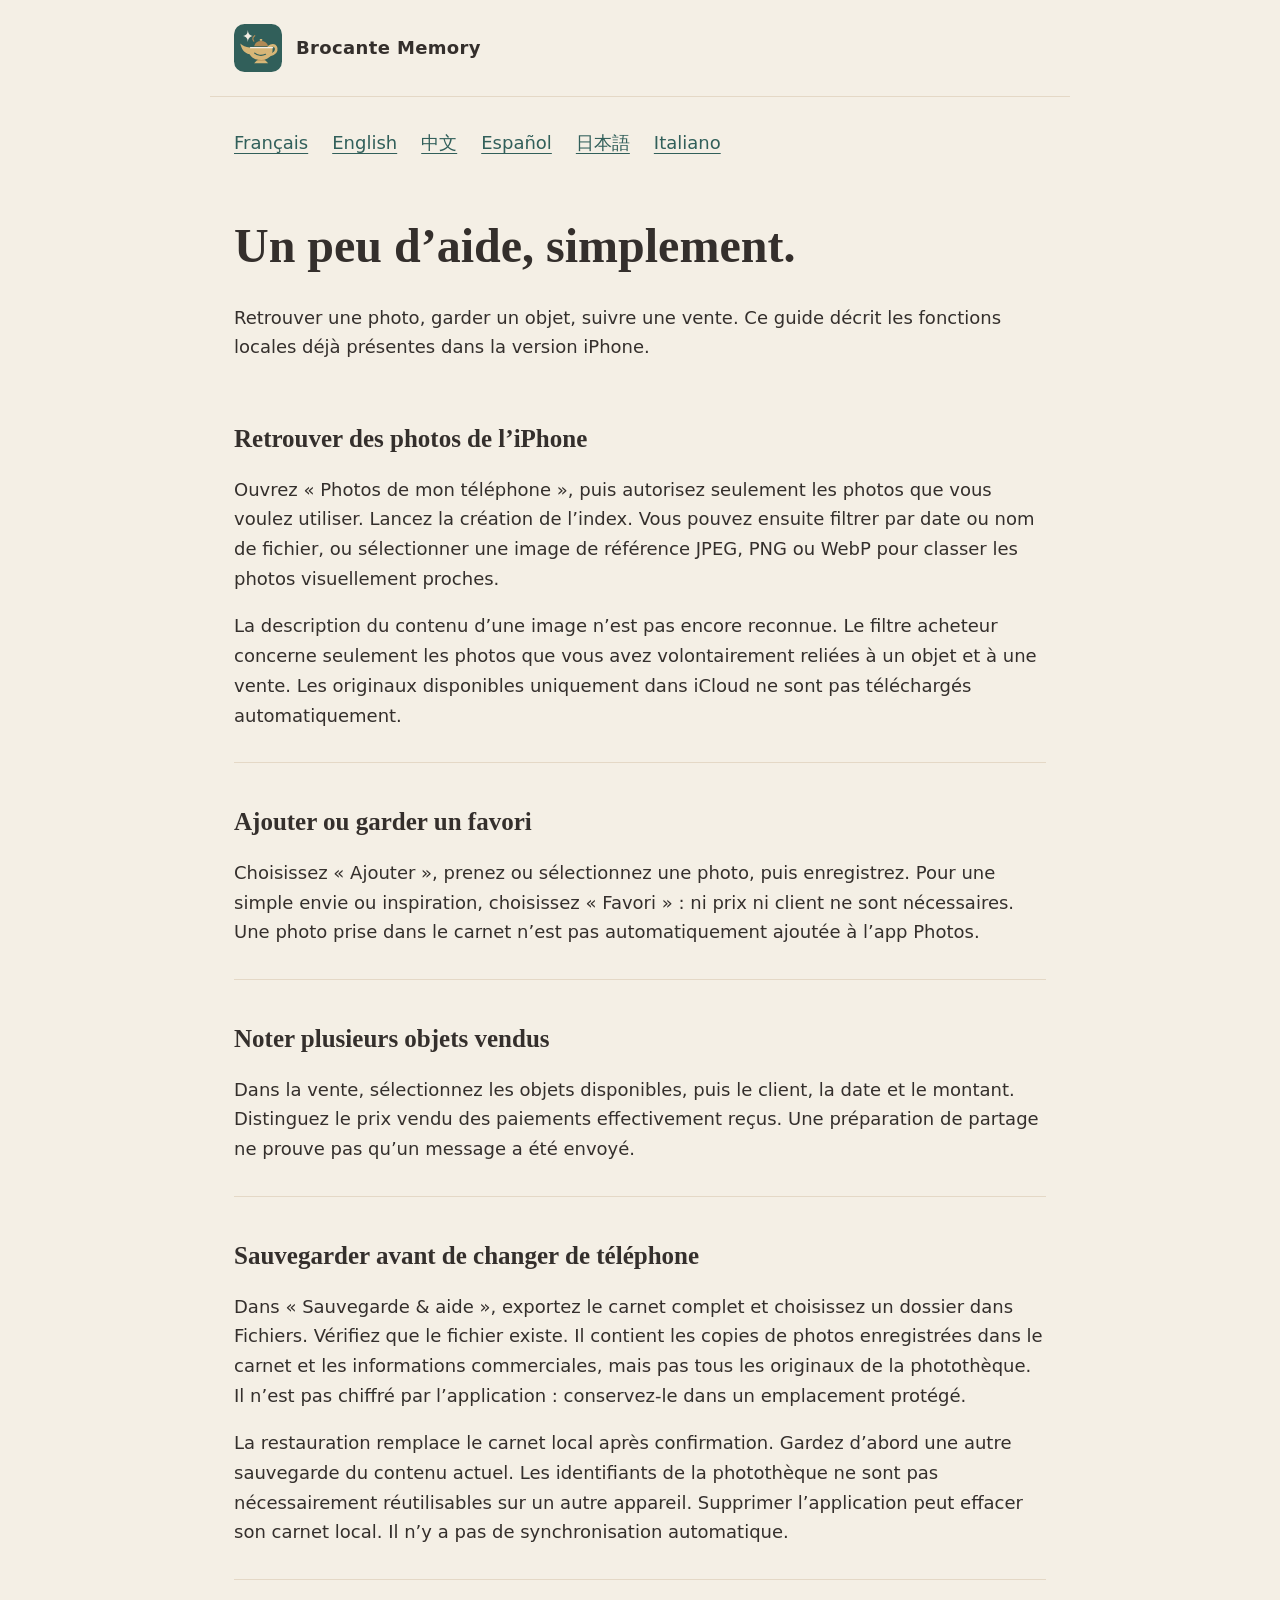
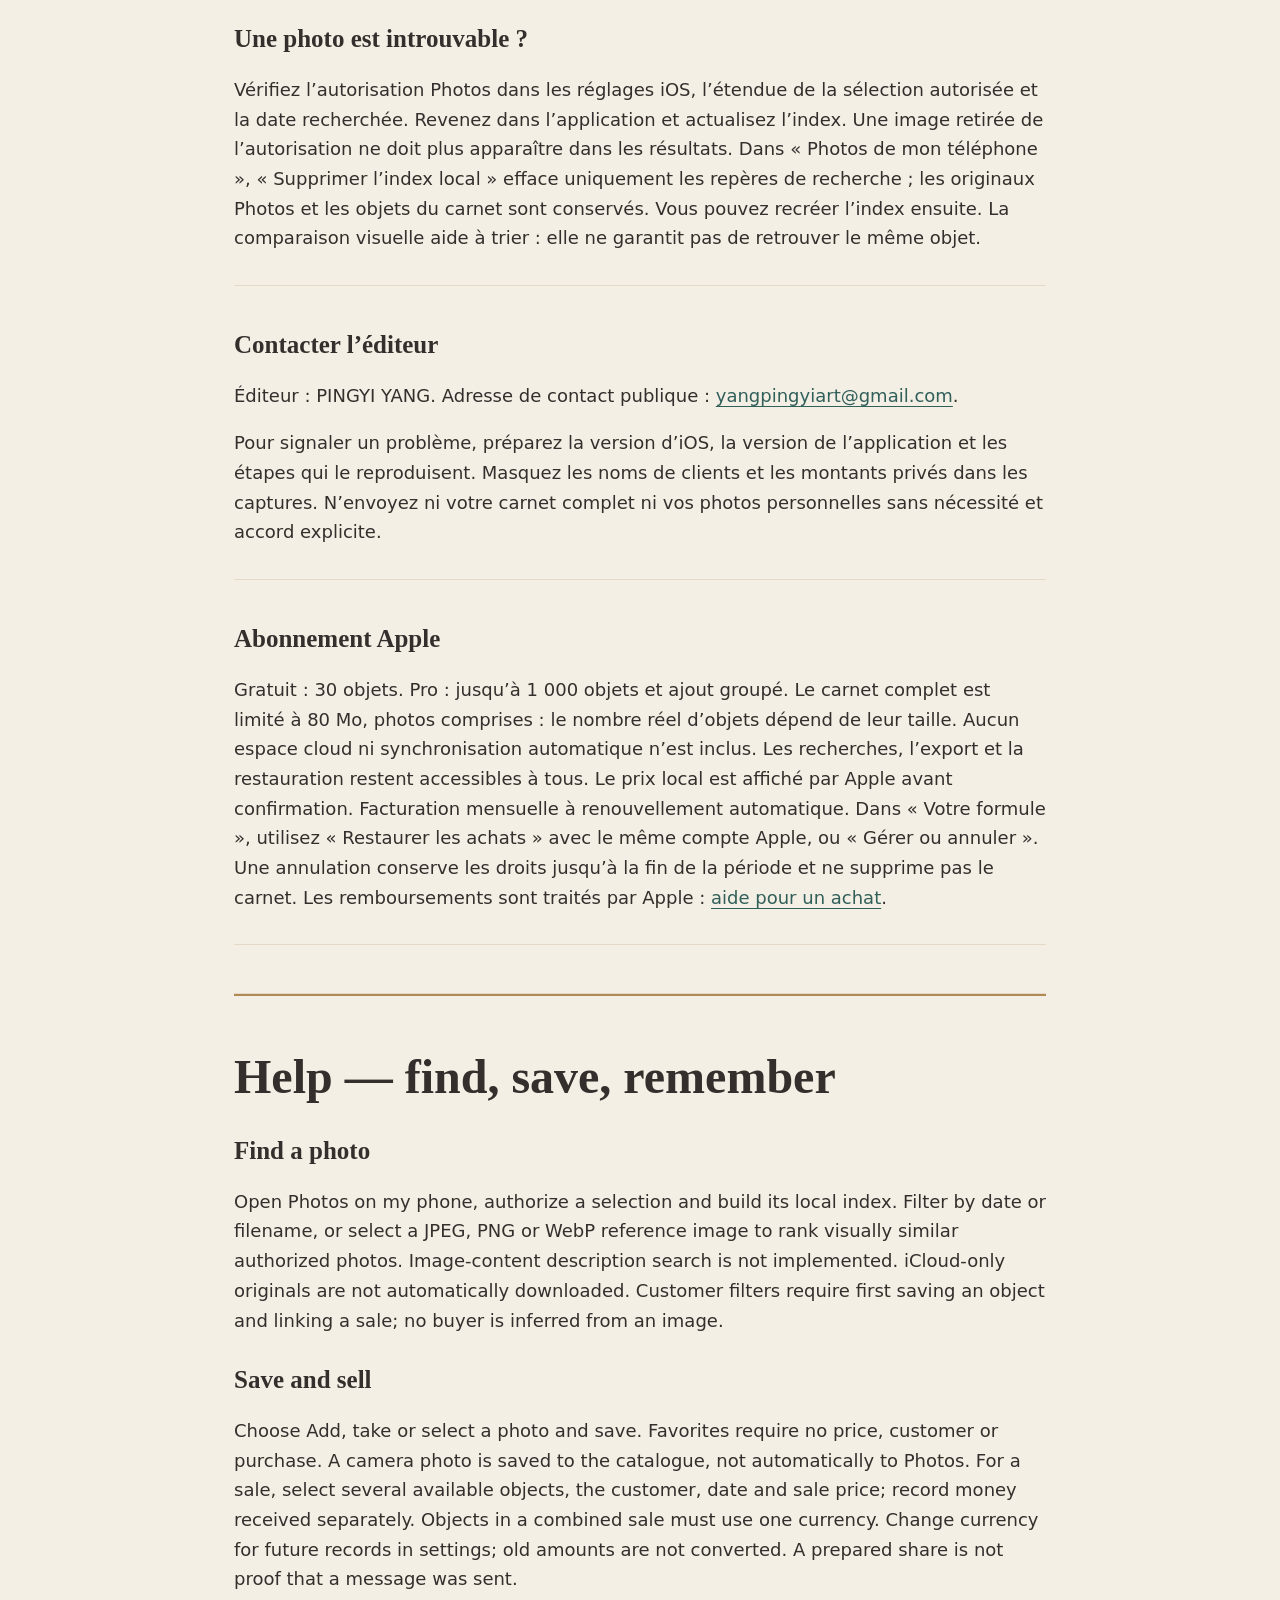
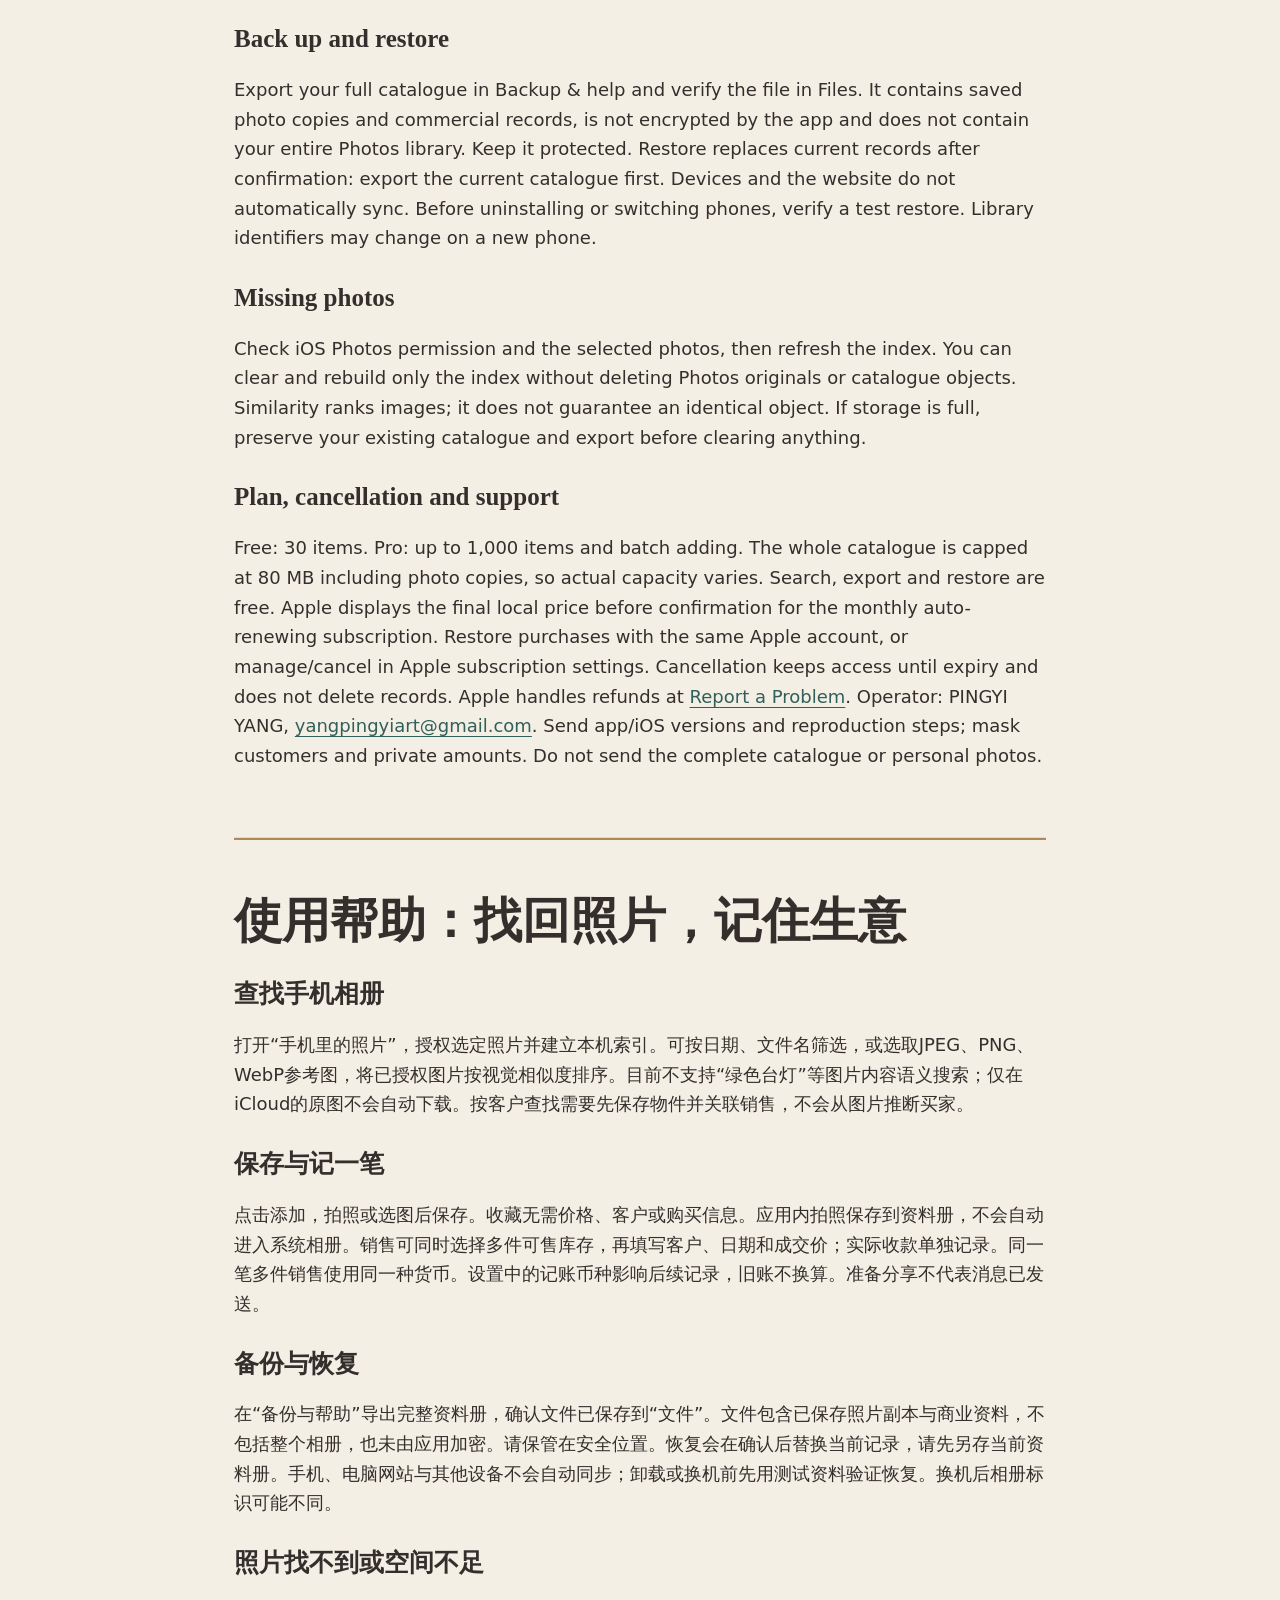
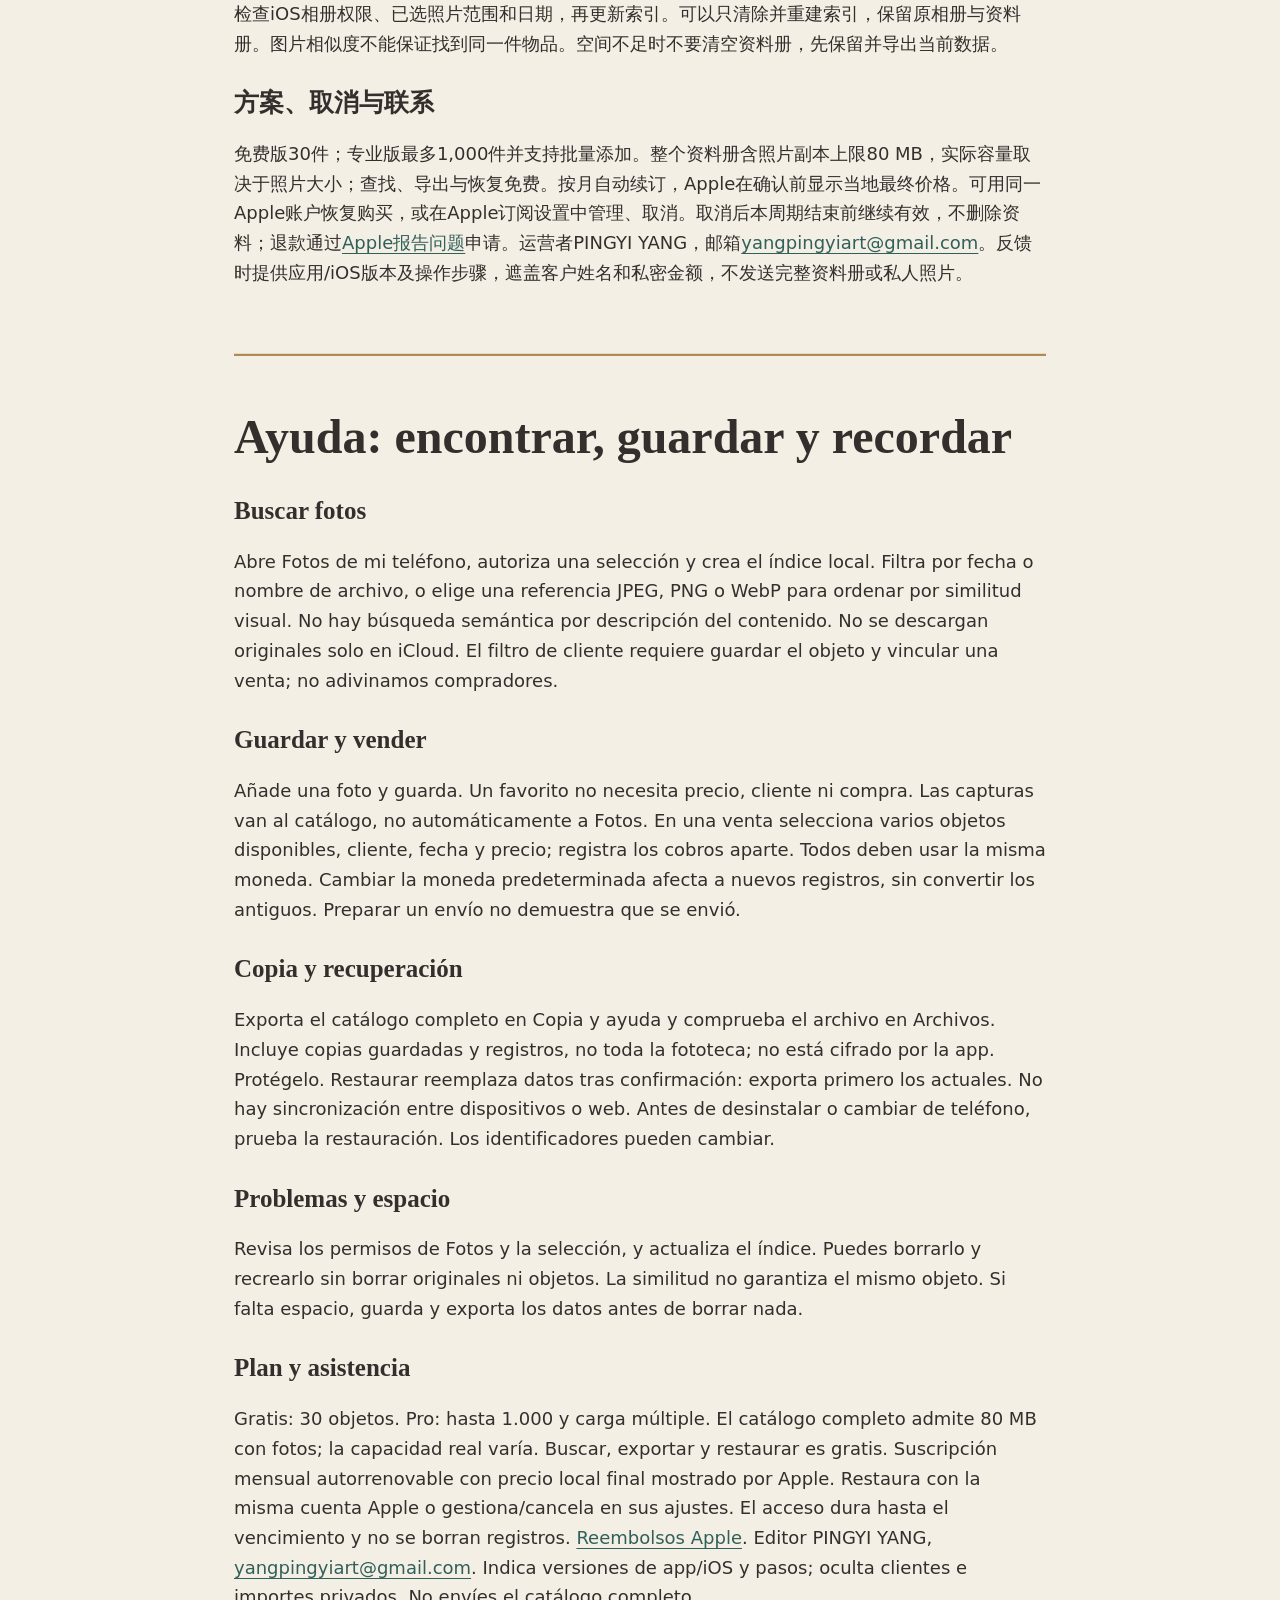
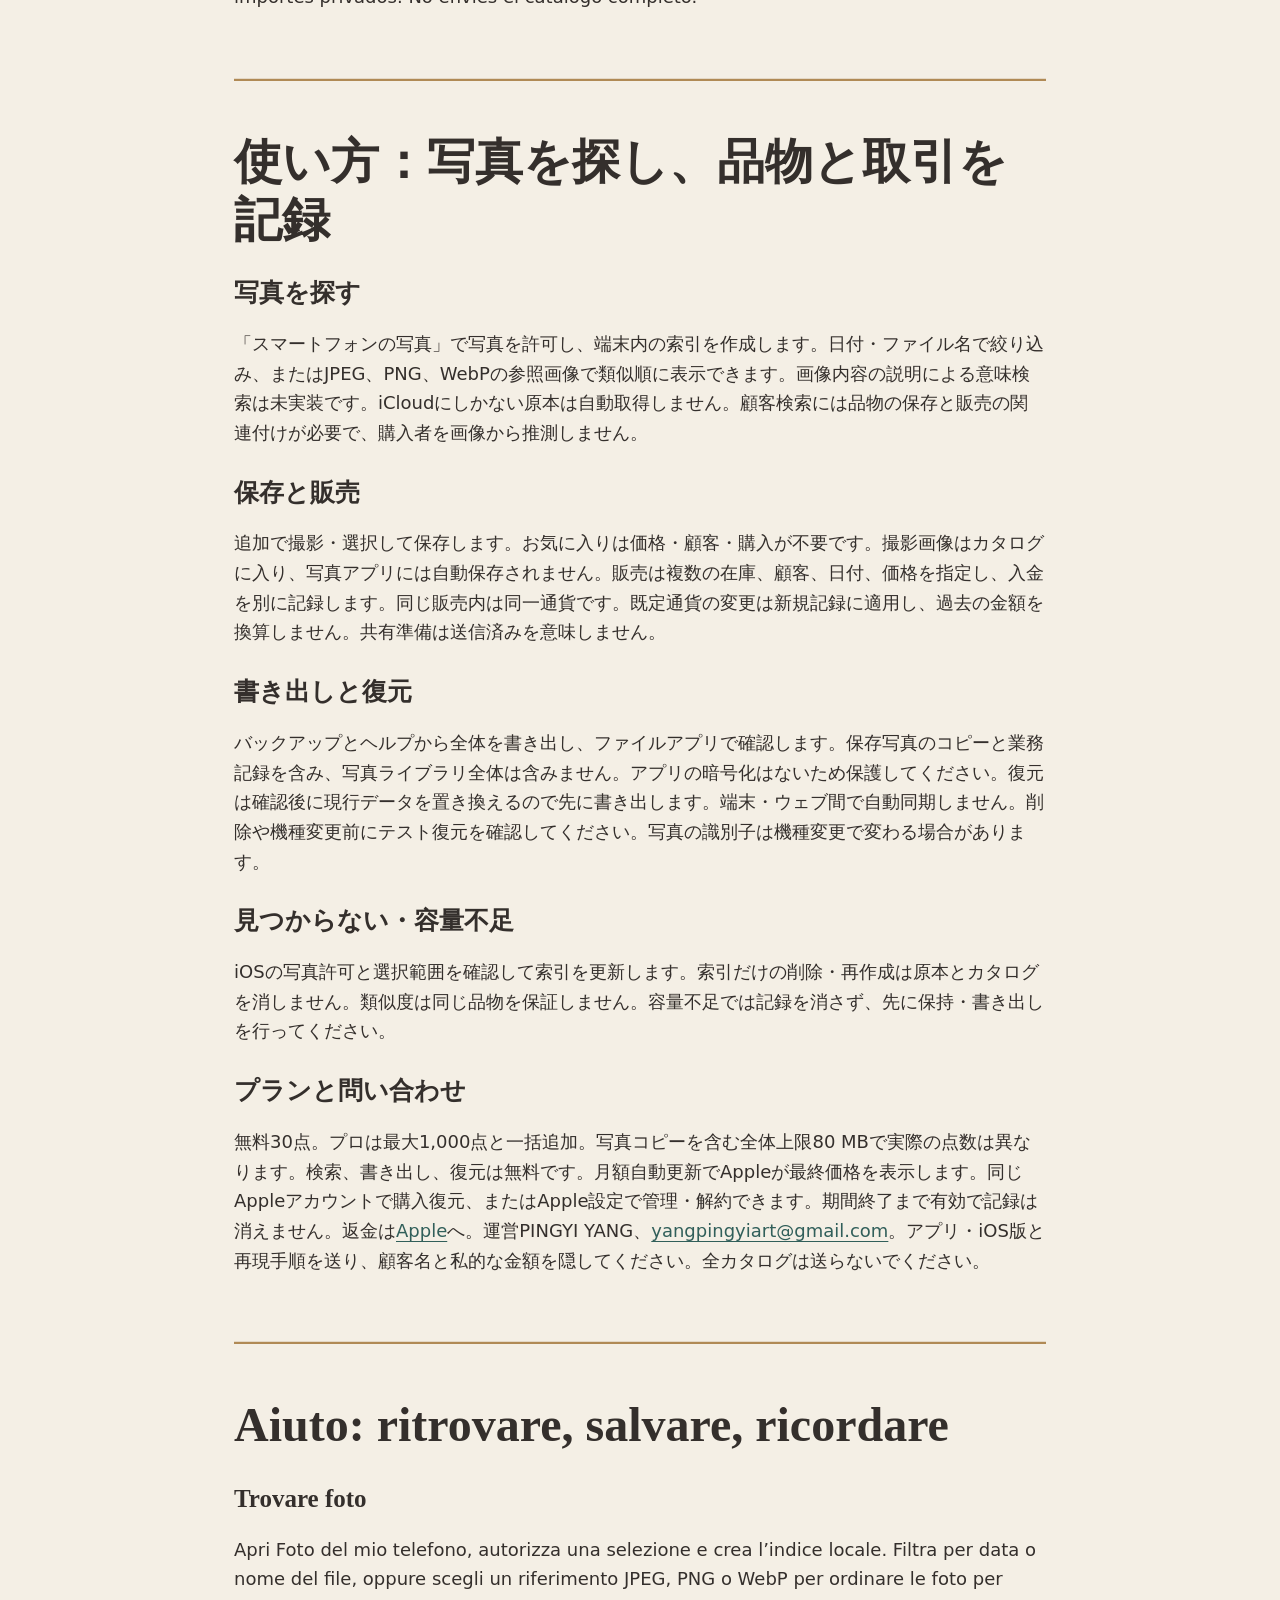
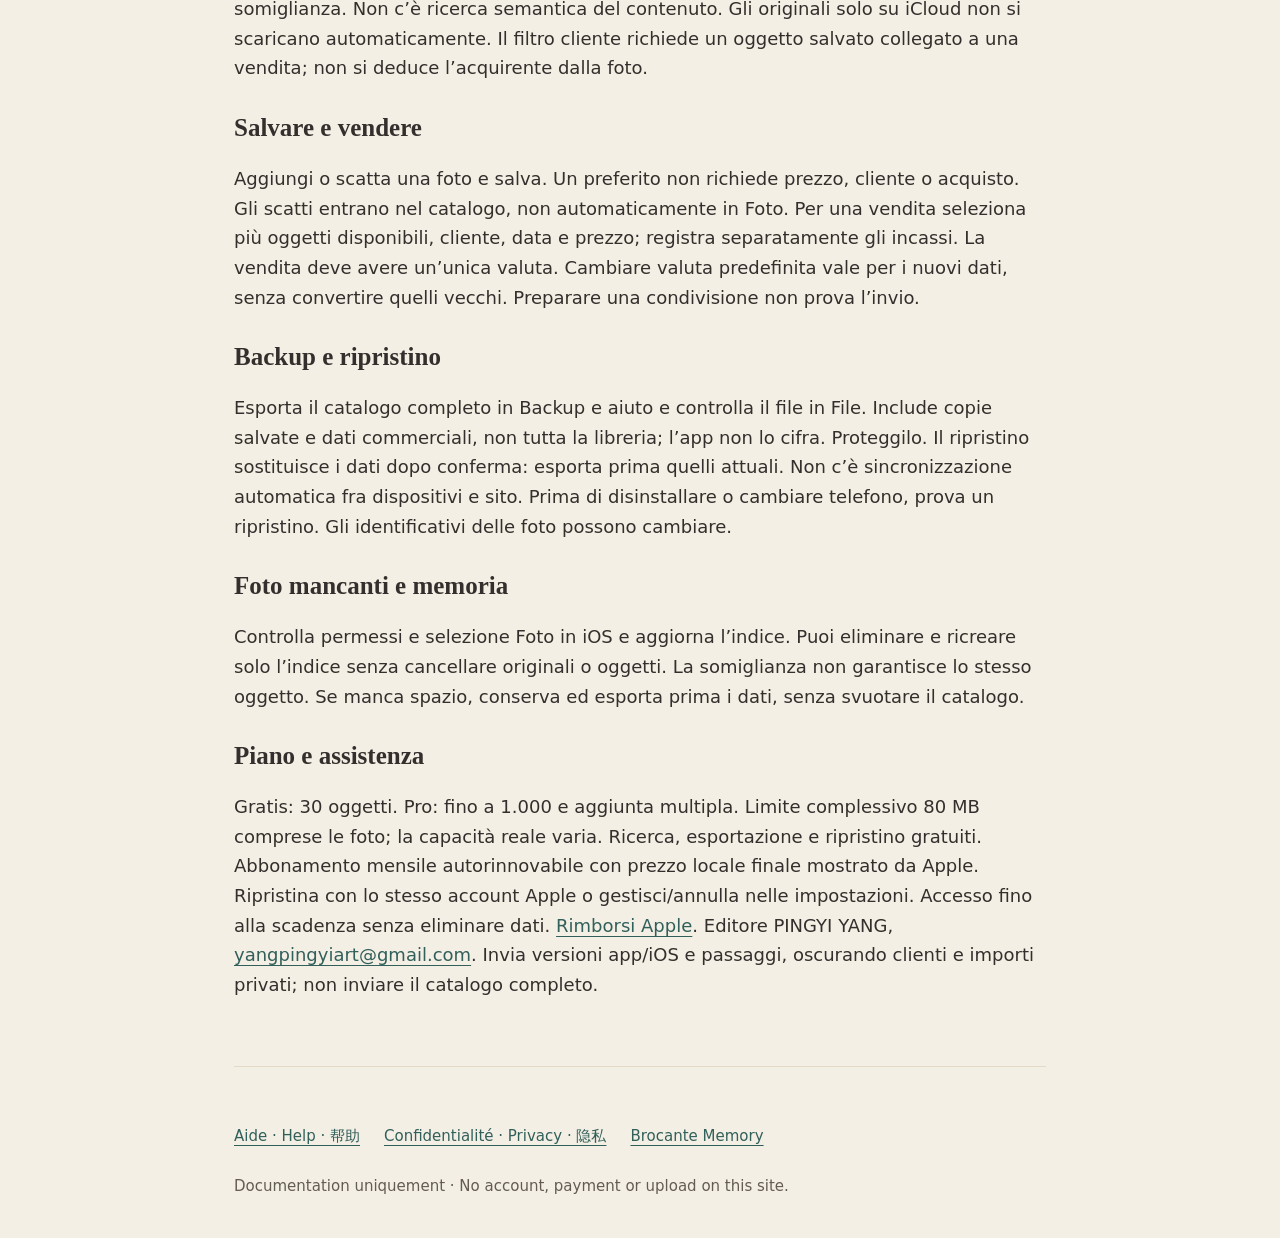
==== support.html @ 0a9341d8 "Publish reviewed six-language help and privacy documents" ====
<!doctype html><html lang="fr"><head><meta charset="utf-8"><meta name="viewport" content="width=device-width,initial-scale=1"><title>Brocante Memory — Aide</title><link rel="stylesheet" href="./support.css"><meta http-equiv="Content-Security-Policy" content="default-src 'none'; style-src 'self'; img-src 'self'; base-uri 'none'; form-action 'none'; object-src 'none'"></head><body><header><img src="./icon.svg" alt=""><strong>Brocante Memory</strong></header><main><nav aria-label="Languages"><a href="./support.html#fr" lang="fr">Français</a><a href="./support.html#en" lang="en">English</a><a href="./support.html#zh" lang="zh">中文</a><a href="./support.html#es" lang="es">Español</a><a href="./support.html#ja" lang="ja">日本語</a><a href="./support.html#it" lang="it">Italiano</a></nav><section class="language" id="fr" lang="fr">
<h1>Un peu d’aide, simplement.</h1><p>Retrouver une photo, garder un objet, suivre une vente. Ce guide décrit les fonctions locales déjà présentes dans la version iPhone.</p>
<section><h2>Retrouver des photos de l’iPhone</h2><p>Ouvrez « Photos de mon téléphone », puis autorisez seulement les photos que vous voulez utiliser. Lancez la création de l’index. Vous pouvez ensuite filtrer par date ou nom de fichier, ou sélectionner une image de référence JPEG, PNG ou WebP pour classer les photos visuellement proches.</p><p>La description du contenu d’une image n’est pas encore reconnue. Le filtre acheteur concerne seulement les photos que vous avez volontairement reliées à un objet et à une vente. Les originaux disponibles uniquement dans iCloud ne sont pas téléchargés automatiquement.</p></section>
<section><h2>Ajouter ou garder un favori</h2><p>Choisissez « Ajouter », prenez ou sélectionnez une photo, puis enregistrez. Pour une simple envie ou inspiration, choisissez « Favori » : ni prix ni client ne sont nécessaires. Une photo prise dans le carnet n’est pas automatiquement ajoutée à l’app Photos.</p></section>
<section><h2>Noter plusieurs objets vendus</h2><p>Dans la vente, sélectionnez les objets disponibles, puis le client, la date et le montant. Distinguez le prix vendu des paiements effectivement reçus. Une préparation de partage ne prouve pas qu’un message a été envoyé.</p></section>
<section><h2>Sauvegarder avant de changer de téléphone</h2><p>Dans « Sauvegarde &amp; aide », exportez le carnet complet et choisissez un dossier dans Fichiers. Vérifiez que le fichier existe. Il contient les copies de photos enregistrées dans le carnet et les informations commerciales, mais pas tous les originaux de la photothèque. Il n’est pas chiffré par l’application : conservez-le dans un emplacement protégé.</p><p>La restauration remplace le carnet local après confirmation. Gardez d’abord une autre sauvegarde du contenu actuel. Les identifiants de la photothèque ne sont pas nécessairement réutilisables sur un autre appareil. Supprimer l’application peut effacer son carnet local. Il n’y a pas de synchronisation automatique.</p></section>
<section><h2>Une photo est introuvable ?</h2><p>Vérifiez l’autorisation Photos dans les réglages iOS, l’étendue de la sélection autorisée et la date recherchée. Revenez dans l’application et actualisez l’index. Une image retirée de l’autorisation ne doit plus apparaître dans les résultats. Dans « Photos de mon téléphone », « Supprimer l’index local » efface uniquement les repères de recherche ; les originaux Photos et les objets du carnet sont conservés. Vous pouvez recréer l’index ensuite. La comparaison visuelle aide à trier : elle ne garantit pas de retrouver le même objet.</p></section>
<section><h2>Contacter l’éditeur</h2><p>Éditeur : PINGYI YANG. Adresse de contact publique : <a href="mailto:yangpingyiart@gmail.com">yangpingyiart@gmail.com</a>.</p><p>Pour signaler un problème, préparez la version d’iOS, la version de l’application et les étapes qui le reproduisent. Masquez les noms de clients et les montants privés dans les captures. N’envoyez ni votre carnet complet ni vos photos personnelles sans nécessité et accord explicite.</p></section>
<section><h2>Abonnement Apple</h2><p>Gratuit : 30 objets. Pro : jusqu’à 1 000 objets et ajout groupé. Le carnet complet est limité à 80 Mo, photos comprises : le nombre réel d’objets dépend de leur taille. Aucun espace cloud ni synchronisation automatique n’est inclus. Les recherches, l’export et la restauration restent accessibles à tous. Le prix local est affiché par Apple avant confirmation. Facturation mensuelle à renouvellement automatique. Dans « Votre formule », utilisez « Restaurer les achats » avec le même compte Apple, ou « Gérer ou annuler ». Une annulation conserve les droits jusqu’à la fin de la période et ne supprime pas le carnet. Les remboursements sont traités par Apple : <a href="https://reportaproblem.apple.com/">aide pour un achat</a>.</p></section></section><section class="language" id="en" lang="en"><h1>Help — find, save, remember</h1><h2>Find a photo</h2><p>Open Photos on my phone, authorize a selection and build its local index. Filter by date or filename, or select a JPEG, PNG or WebP reference image to rank visually similar authorized photos. Image-content description search is not implemented. iCloud-only originals are not automatically downloaded. Customer filters require first saving an object and linking a sale; no buyer is inferred from an image.</p><h2>Save and sell</h2><p>Choose Add, take or select a photo and save. Favorites require no price, customer or purchase. A camera photo is saved to the catalogue, not automatically to Photos. For a sale, select several available objects, the customer, date and sale price; record money received separately. Objects in a combined sale must use one currency. Change currency for future records in settings; old amounts are not converted. A prepared share is not proof that a message was sent.</p><h2>Back up and restore</h2><p>Export your full catalogue in Backup & help and verify the file in Files. It contains saved photo copies and commercial records, is not encrypted by the app and does not contain your entire Photos library. Keep it protected. Restore replaces current records after confirmation: export the current catalogue first. Devices and the website do not automatically sync. Before uninstalling or switching phones, verify a test restore. Library identifiers may change on a new phone.</p><h2>Missing photos</h2><p>Check iOS Photos permission and the selected photos, then refresh the index. You can clear and rebuild only the index without deleting Photos originals or catalogue objects. Similarity ranks images; it does not guarantee an identical object. If storage is full, preserve your existing catalogue and export before clearing anything.</p><h2>Plan, cancellation and support</h2><p>Free: 30 items. Pro: up to 1,000 items and batch adding. The whole catalogue is capped at 80 MB including photo copies, so actual capacity varies. Search, export and restore are free. Apple displays the final local price before confirmation for the monthly auto-renewing subscription. Restore purchases with the same Apple account, or manage/cancel in Apple subscription settings. Cancellation keeps access until expiry and does not delete records. Apple handles refunds at <a href="https://reportaproblem.apple.com/">Report a Problem</a>. Operator: PINGYI YANG, <a href="mailto:yangpingyiart@gmail.com">yangpingyiart@gmail.com</a>. Send app/iOS versions and reproduction steps; mask customers and private amounts. Do not send the complete catalogue or personal photos.</p></section><section class="language" id="zh" lang="zh"><h1>使用帮助：找回照片，记住生意</h1><h2>查找手机相册</h2><p>打开“手机里的照片”，授权选定照片并建立本机索引。可按日期、文件名筛选，或选取JPEG、PNG、WebP参考图，将已授权图片按视觉相似度排序。目前不支持“绿色台灯”等图片内容语义搜索；仅在iCloud的原图不会自动下载。按客户查找需要先保存物件并关联销售，不会从图片推断买家。</p><h2>保存与记一笔</h2><p>点击添加，拍照或选图后保存。收藏无需价格、客户或购买信息。应用内拍照保存到资料册，不会自动进入系统相册。销售可同时选择多件可售库存，再填写客户、日期和成交价；实际收款单独记录。同一笔多件销售使用同一种货币。设置中的记账币种影响后续记录，旧账不换算。准备分享不代表消息已发送。</p><h2>备份与恢复</h2><p>在“备份与帮助”导出完整资料册，确认文件已保存到“文件”。文件包含已保存照片副本与商业资料，不包括整个相册，也未由应用加密。请保管在安全位置。恢复会在确认后替换当前记录，请先另存当前资料册。手机、电脑网站与其他设备不会自动同步；卸载或换机前先用测试资料验证恢复。换机后相册标识可能不同。</p><h2>照片找不到或空间不足</h2><p>检查iOS相册权限、已选照片范围和日期，再更新索引。可以只清除并重建索引，保留原相册与资料册。图片相似度不能保证找到同一件物品。空间不足时不要清空资料册，先保留并导出当前数据。</p><h2>方案、取消与联系</h2><p>免费版30件；专业版最多1,000件并支持批量添加。整个资料册含照片副本上限80 MB，实际容量取决于照片大小；查找、导出与恢复免费。按月自动续订，Apple在确认前显示当地最终价格。可用同一Apple账户恢复购买，或在Apple订阅设置中管理、取消。取消后本周期结束前继续有效，不删除资料；退款通过<a href="https://reportaproblem.apple.com/">Apple报告问题</a>申请。运营者PINGYI YANG，邮箱<a href="mailto:yangpingyiart@gmail.com">yangpingyiart@gmail.com</a>。反馈时提供应用/iOS版本及操作步骤，遮盖客户姓名和私密金额，不发送完整资料册或私人照片。</p></section><section class="language" id="es" lang="es"><h1>Ayuda: encontrar, guardar y recordar</h1><h2>Buscar fotos</h2><p>Abre Fotos de mi teléfono, autoriza una selección y crea el índice local. Filtra por fecha o nombre de archivo, o elige una referencia JPEG, PNG o WebP para ordenar por similitud visual. No hay búsqueda semántica por descripción del contenido. No se descargan originales solo en iCloud. El filtro de cliente requiere guardar el objeto y vincular una venta; no adivinamos compradores.</p><h2>Guardar y vender</h2><p>Añade una foto y guarda. Un favorito no necesita precio, cliente ni compra. Las capturas van al catálogo, no automáticamente a Fotos. En una venta selecciona varios objetos disponibles, cliente, fecha y precio; registra los cobros aparte. Todos deben usar la misma moneda. Cambiar la moneda predeterminada afecta a nuevos registros, sin convertir los antiguos. Preparar un envío no demuestra que se envió.</p><h2>Copia y recuperación</h2><p>Exporta el catálogo completo en Copia y ayuda y comprueba el archivo en Archivos. Incluye copias guardadas y registros, no toda la fototeca; no está cifrado por la app. Protégelo. Restaurar reemplaza datos tras confirmación: exporta primero los actuales. No hay sincronización entre dispositivos o web. Antes de desinstalar o cambiar de teléfono, prueba la restauración. Los identificadores pueden cambiar.</p><h2>Problemas y espacio</h2><p>Revisa los permisos de Fotos y la selección, y actualiza el índice. Puedes borrarlo y recrearlo sin borrar originales ni objetos. La similitud no garantiza el mismo objeto. Si falta espacio, guarda y exporta los datos antes de borrar nada.</p><h2>Plan y asistencia</h2><p>Gratis: 30 objetos. Pro: hasta 1.000 y carga múltiple. El catálogo completo admite 80 MB con fotos; la capacidad real varía. Buscar, exportar y restaurar es gratis. Suscripción mensual autorrenovable con precio local final mostrado por Apple. Restaura con la misma cuenta Apple o gestiona/cancela en sus ajustes. El acceso dura hasta el vencimiento y no se borran registros. <a href="https://reportaproblem.apple.com/">Reembolsos Apple</a>. Editor PINGYI YANG, <a href="mailto:yangpingyiart@gmail.com">yangpingyiart@gmail.com</a>. Indica versiones de app/iOS y pasos; oculta clientes e importes privados. No envíes el catálogo completo.</p></section><section class="language" id="ja" lang="ja"><h1>使い方：写真を探し、品物と取引を記録</h1><h2>写真を探す</h2><p>「スマートフォンの写真」で写真を許可し、端末内の索引を作成します。日付・ファイル名で絞り込み、またはJPEG、PNG、WebPの参照画像で類似順に表示できます。画像内容の説明による意味検索は未実装です。iCloudにしかない原本は自動取得しません。顧客検索には品物の保存と販売の関連付けが必要で、購入者を画像から推測しません。</p><h2>保存と販売</h2><p>追加で撮影・選択して保存します。お気に入りは価格・顧客・購入が不要です。撮影画像はカタログに入り、写真アプリには自動保存されません。販売は複数の在庫、顧客、日付、価格を指定し、入金を別に記録します。同じ販売内は同一通貨です。既定通貨の変更は新規記録に適用し、過去の金額を換算しません。共有準備は送信済みを意味しません。</p><h2>書き出しと復元</h2><p>バックアップとヘルプから全体を書き出し、ファイルアプリで確認します。保存写真のコピーと業務記録を含み、写真ライブラリ全体は含みません。アプリの暗号化はないため保護してください。復元は確認後に現行データを置き換えるので先に書き出します。端末・ウェブ間で自動同期しません。削除や機種変更前にテスト復元を確認してください。写真の識別子は機種変更で変わる場合があります。</p><h2>見つからない・容量不足</h2><p>iOSの写真許可と選択範囲を確認して索引を更新します。索引だけの削除・再作成は原本とカタログを消しません。類似度は同じ品物を保証しません。容量不足では記録を消さず、先に保持・書き出しを行ってください。</p><h2>プランと問い合わせ</h2><p>無料30点。プロは最大1,000点と一括追加。写真コピーを含む全体上限80 MBで実際の点数は異なります。検索、書き出し、復元は無料です。月額自動更新でAppleが最終価格を表示します。同じAppleアカウントで購入復元、またはApple設定で管理・解約できます。期間終了まで有効で記録は消えません。返金は<a href="https://reportaproblem.apple.com/">Apple</a>へ。運営PINGYI YANG、<a href="mailto:yangpingyiart@gmail.com">yangpingyiart@gmail.com</a>。アプリ・iOS版と再現手順を送り、顧客名と私的な金額を隠してください。全カタログは送らないでください。</p></section><section class="language" id="it" lang="it"><h1>Aiuto: ritrovare, salvare, ricordare</h1><h2>Trovare foto</h2><p>Apri Foto del mio telefono, autorizza una selezione e crea l’indice locale. Filtra per data o nome del file, oppure scegli un riferimento JPEG, PNG o WebP per ordinare le foto per somiglianza. Non c’è ricerca semantica del contenuto. Gli originali solo su iCloud non si scaricano automaticamente. Il filtro cliente richiede un oggetto salvato collegato a una vendita; non si deduce l’acquirente dalla foto.</p><h2>Salvare e vendere</h2><p>Aggiungi o scatta una foto e salva. Un preferito non richiede prezzo, cliente o acquisto. Gli scatti entrano nel catalogo, non automaticamente in Foto. Per una vendita seleziona più oggetti disponibili, cliente, data e prezzo; registra separatamente gli incassi. La vendita deve avere un’unica valuta. Cambiare valuta predefinita vale per i nuovi dati, senza convertire quelli vecchi. Preparare una condivisione non prova l’invio.</p><h2>Backup e ripristino</h2><p>Esporta il catalogo completo in Backup e aiuto e controlla il file in File. Include copie salvate e dati commerciali, non tutta la libreria; l’app non lo cifra. Proteggilo. Il ripristino sostituisce i dati dopo conferma: esporta prima quelli attuali. Non c’è sincronizzazione automatica fra dispositivi e sito. Prima di disinstallare o cambiare telefono, prova un ripristino. Gli identificativi delle foto possono cambiare.</p><h2>Foto mancanti e memoria</h2><p>Controlla permessi e selezione Foto in iOS e aggiorna l’indice. Puoi eliminare e ricreare solo l’indice senza cancellare originali o oggetti. La somiglianza non garantisce lo stesso oggetto. Se manca spazio, conserva ed esporta prima i dati, senza svuotare il catalogo.</p><h2>Piano e assistenza</h2><p>Gratis: 30 oggetti. Pro: fino a 1.000 e aggiunta multipla. Limite complessivo 80 MB comprese le foto; la capacità reale varia. Ricerca, esportazione e ripristino gratuiti. Abbonamento mensile autorinnovabile con prezzo locale finale mostrato da Apple. Ripristina con lo stesso account Apple o gestisci/annulla nelle impostazioni. Accesso fino alla scadenza senza eliminare dati. <a href="https://reportaproblem.apple.com/">Rimborsi Apple</a>. Editore PINGYI YANG, <a href="mailto:yangpingyiart@gmail.com">yangpingyiart@gmail.com</a>. Invia versioni app/iOS e passaggi, oscurando clienti e importi privati; non inviare il catalogo completo.</p></section></main><footer><nav><a href="./support.html">Aide · Help · 帮助</a><a href="./privacy.html">Confidentialité · Privacy · 隐私</a><a href="./index.html">Brocante Memory</a></nav><p>Documentation uniquement · No account, payment or upload on this site.</p></footer></body></html>
---- support.css ----
*{box-sizing:border-box}body{margin:0;background:#f4efe5;color:#342f2c;font:18px/1.65 system-ui,sans-serif}header,main,footer{max-width:860px;margin:auto;padding:24px}header{display:flex;align-items:center;gap:14px;border-bottom:1px solid #e4d8c6}header img{width:48px;height:48px}h1,h2{font-family:Georgia,serif;line-height:1.2}h1{font-size:clamp(32px,6vw,48px);margin:28px 0}h2{font-size:25px}a{color:#315f5a;text-underline-offset:4px}nav{display:flex;flex-wrap:wrap;gap:24px}section{padding:14px 0;border-bottom:1px solid #e4d8c6}.draft{padding:16px;border:1px solid #965e64;background:#f7ebe9}.quiet,footer{font-size:15px;color:#645b51}p{overflow-wrap:anywhere}a:focus-visible{outline:3px solid #315f5a;outline-offset:4px}
html{scroll-padding-top:20px}.language{scroll-margin-top:20px;padding:24px 0 48px}.language+ .language{border-top:2px solid #b08a55}nav a{min-height:44px;display:inline-flex;align-items:center}h2{margin-top:30px}header strong{letter-spacing:.02em}@media(max-width:480px){header,main,footer{padding:20px}body{font-size:17px}nav{gap:8px 20px}}
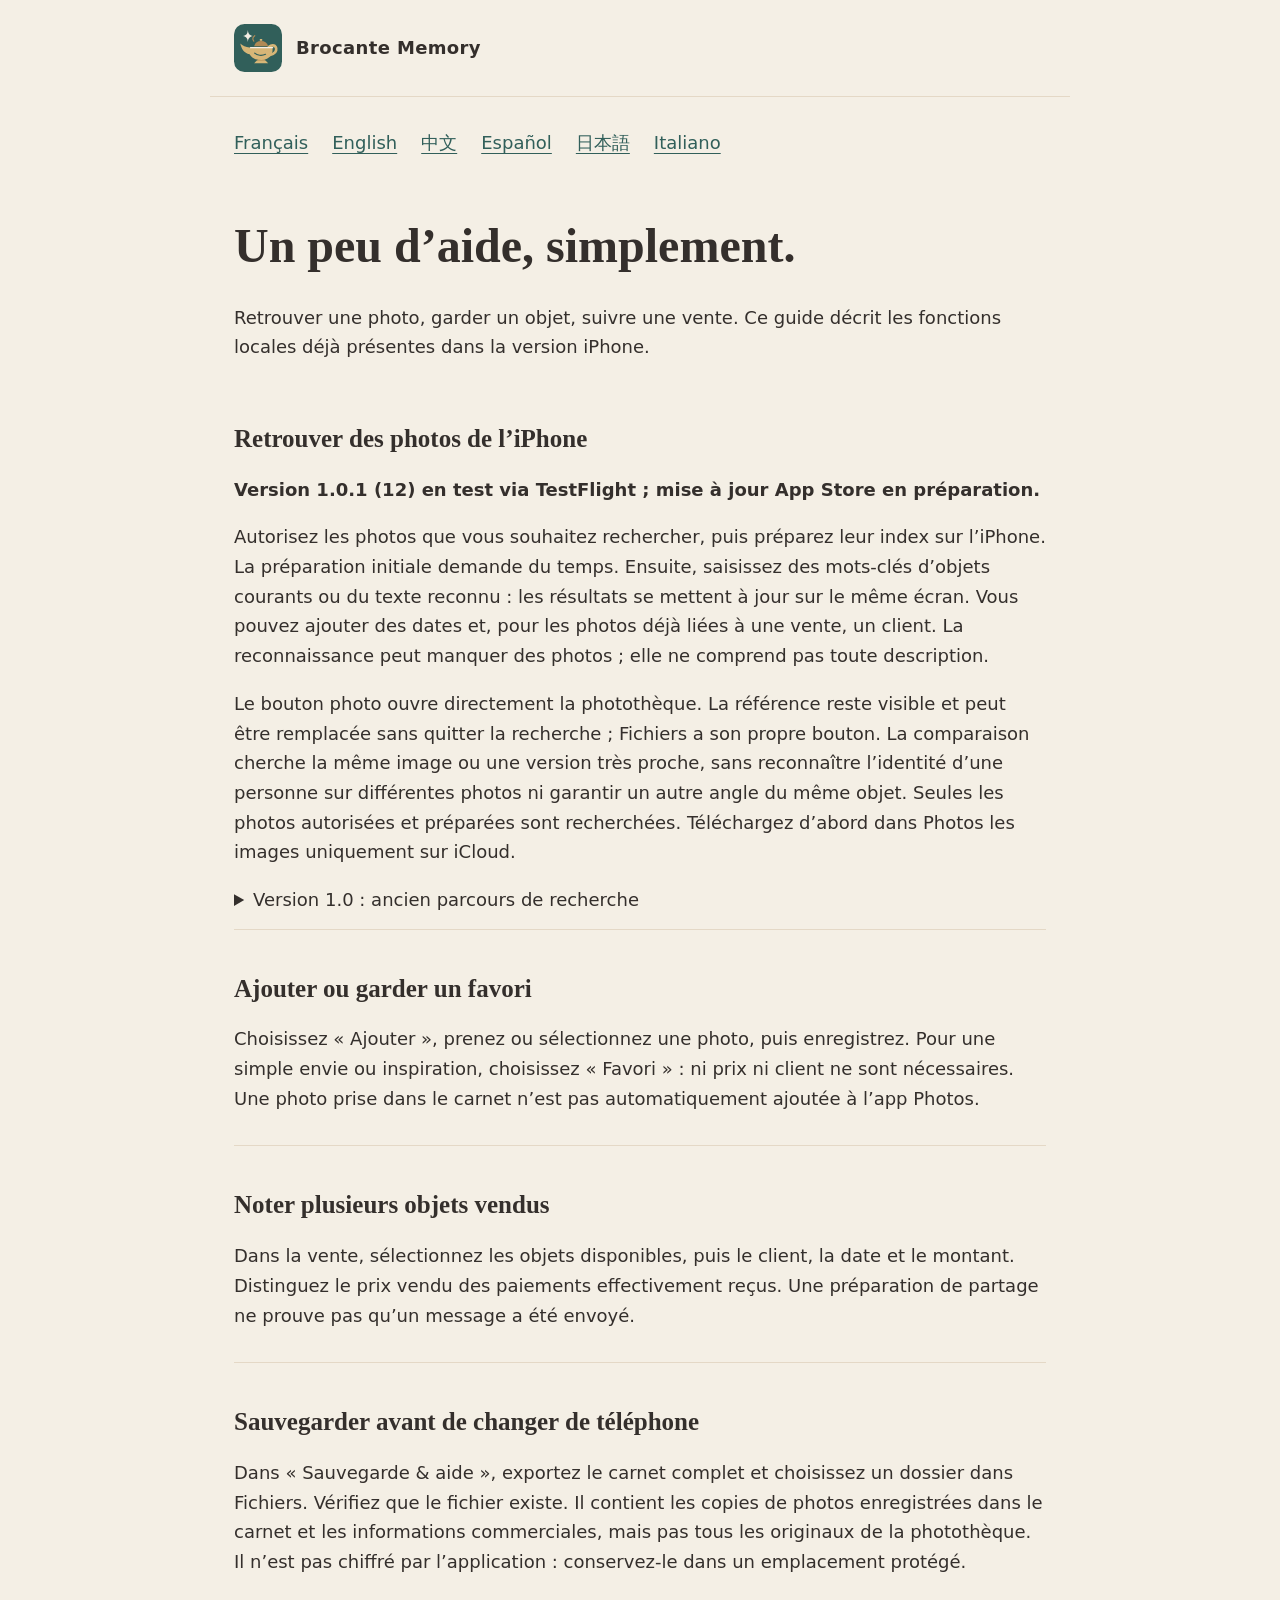
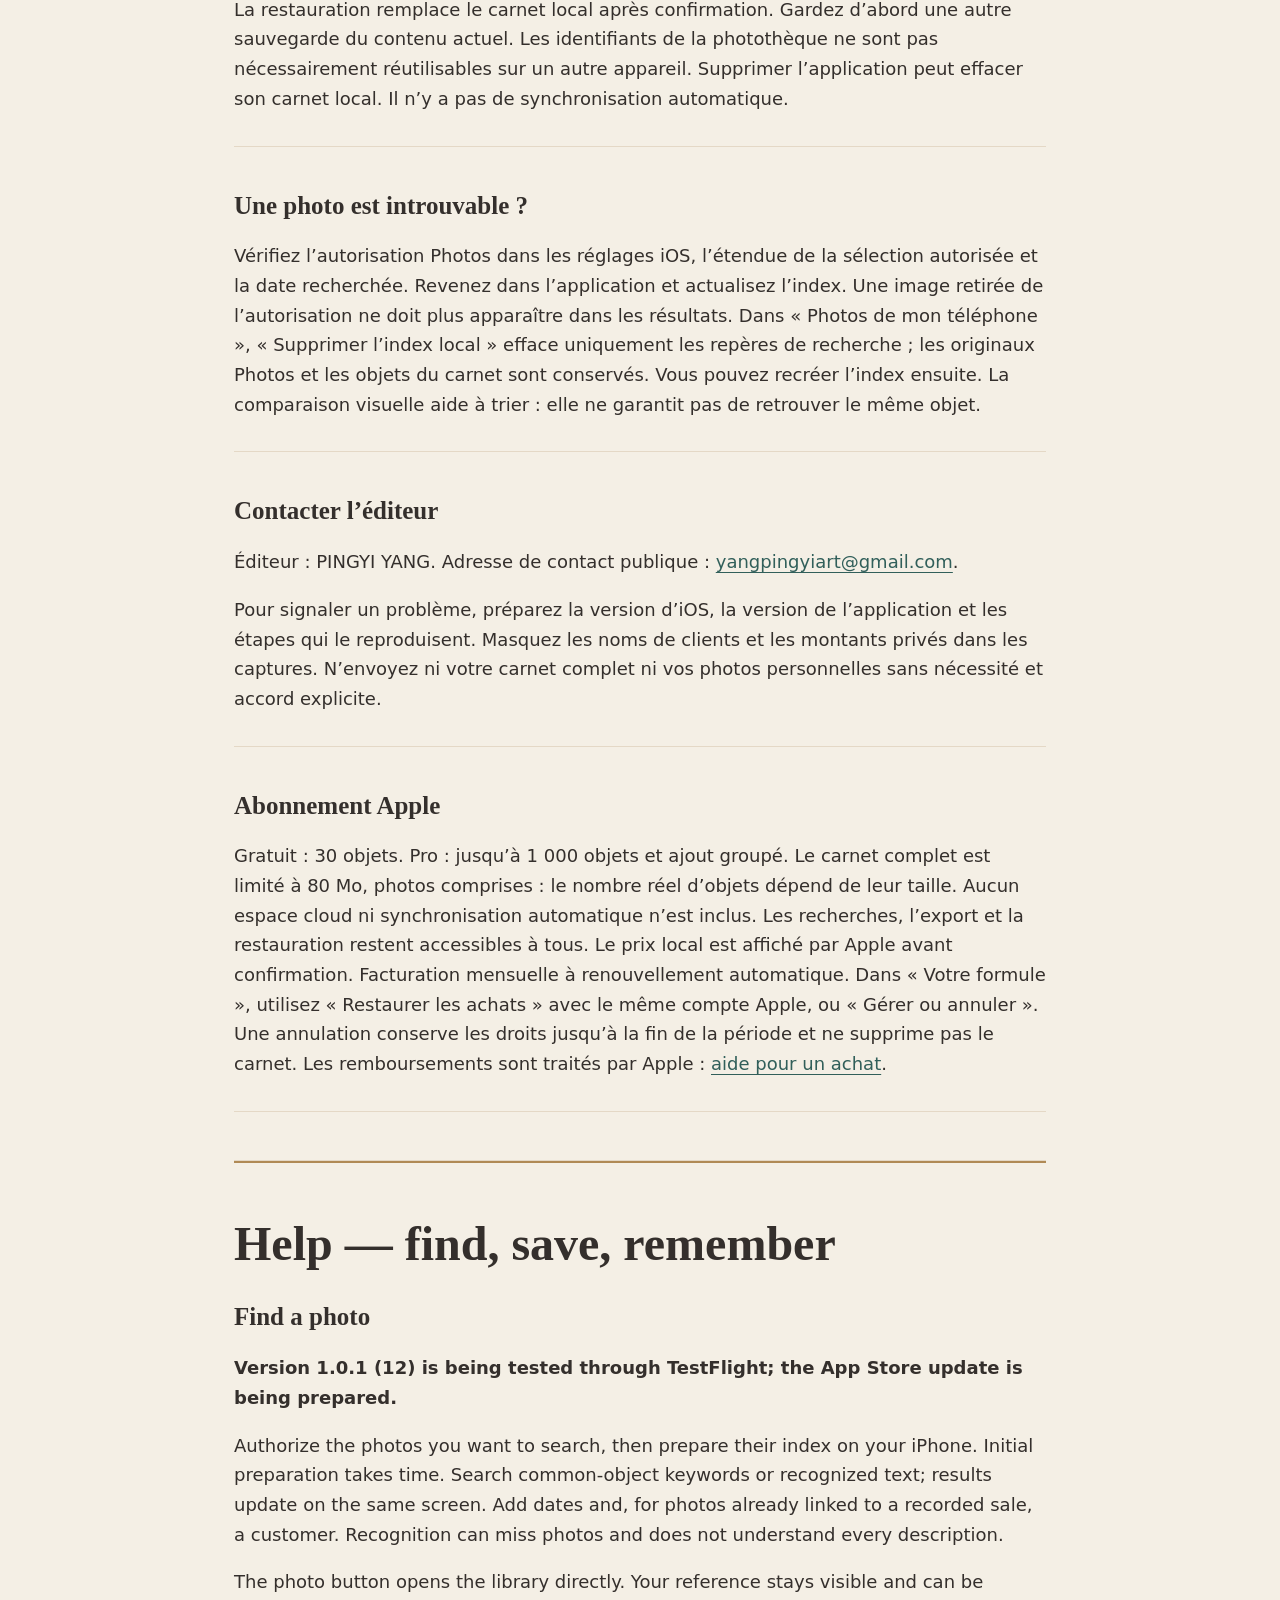
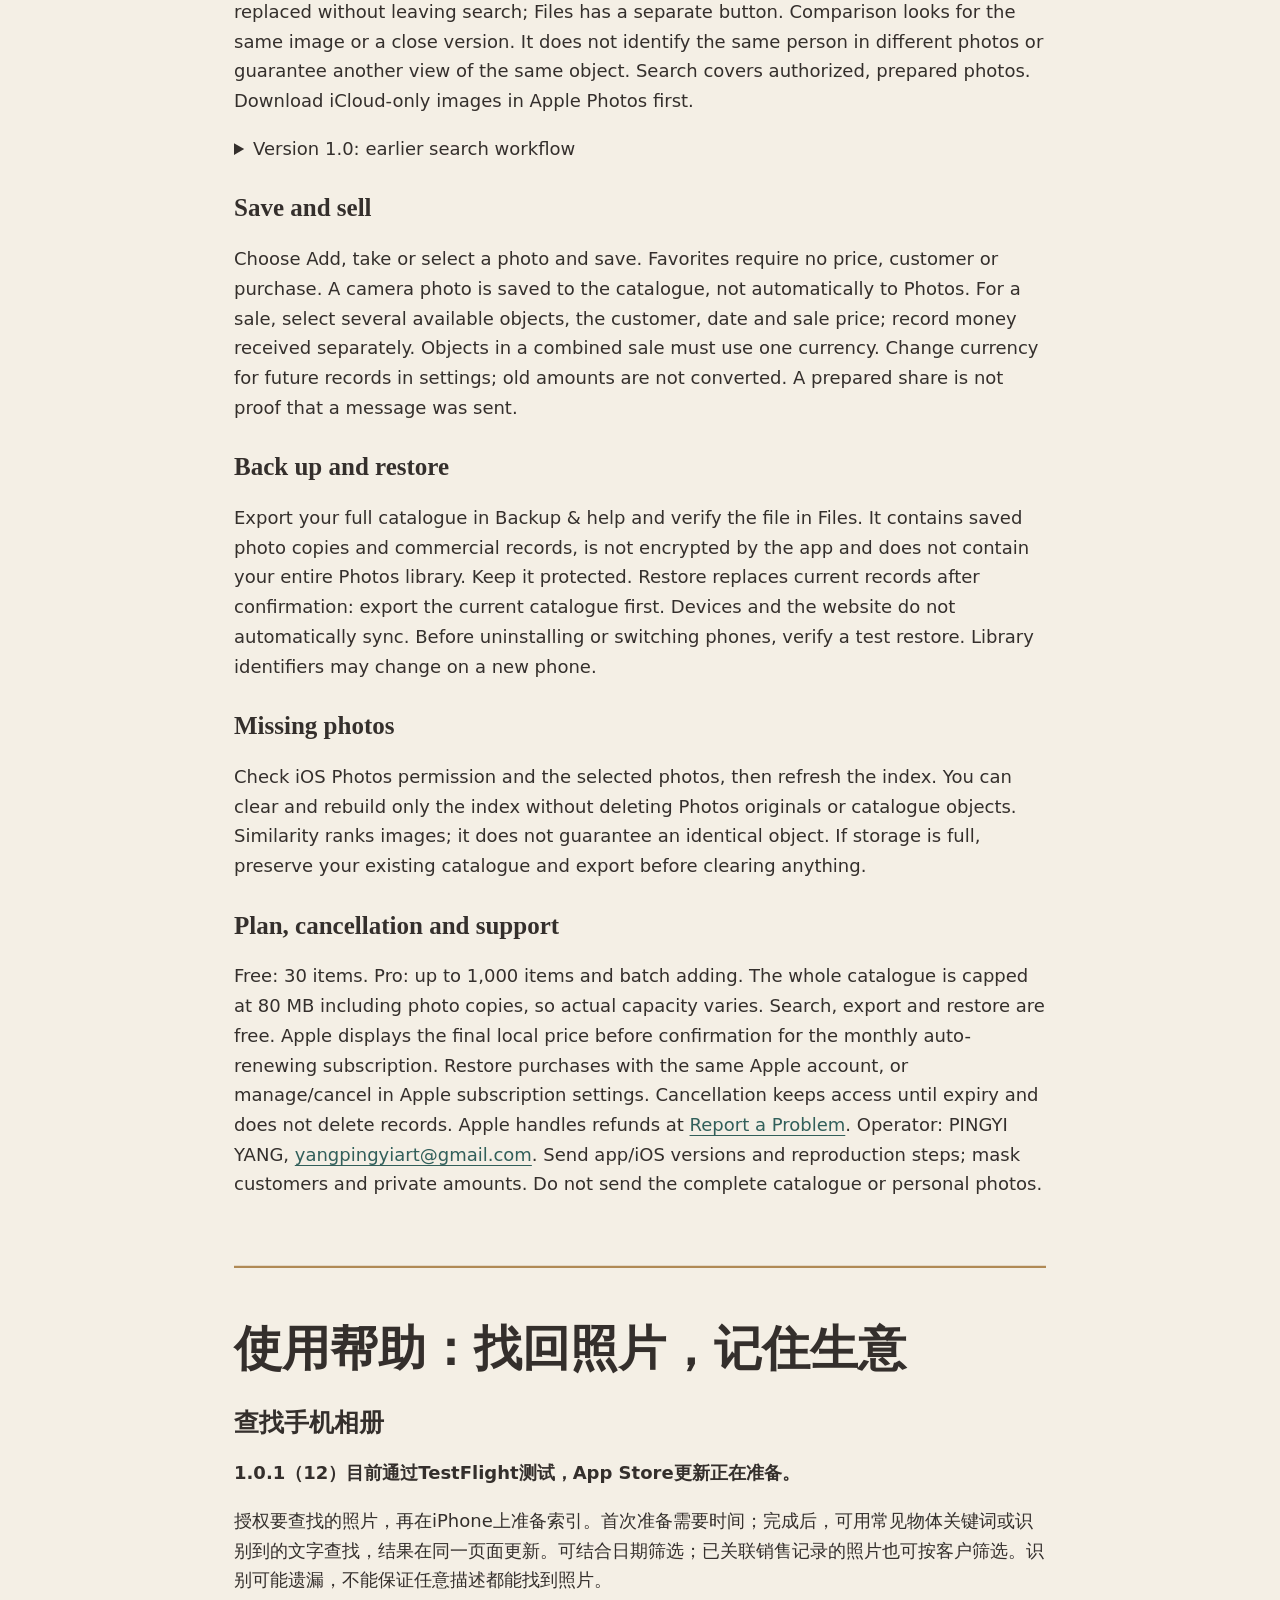
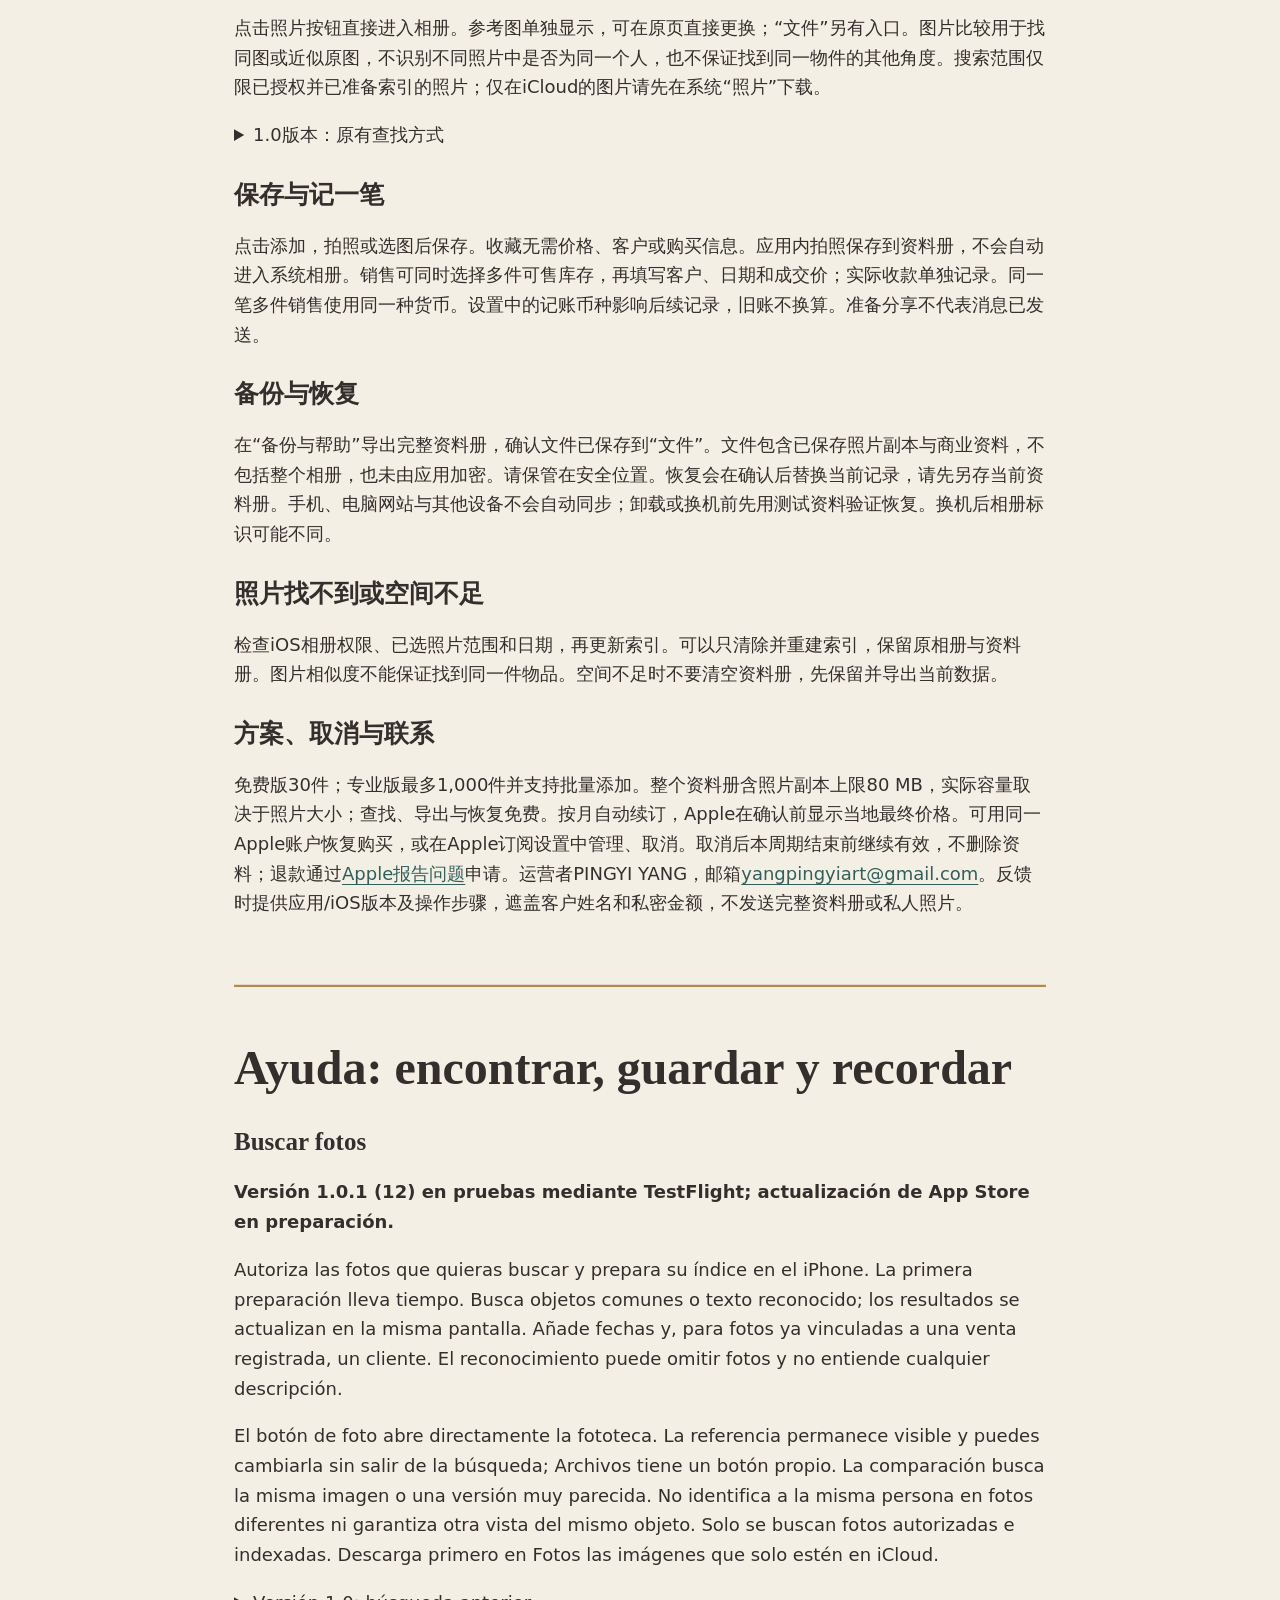
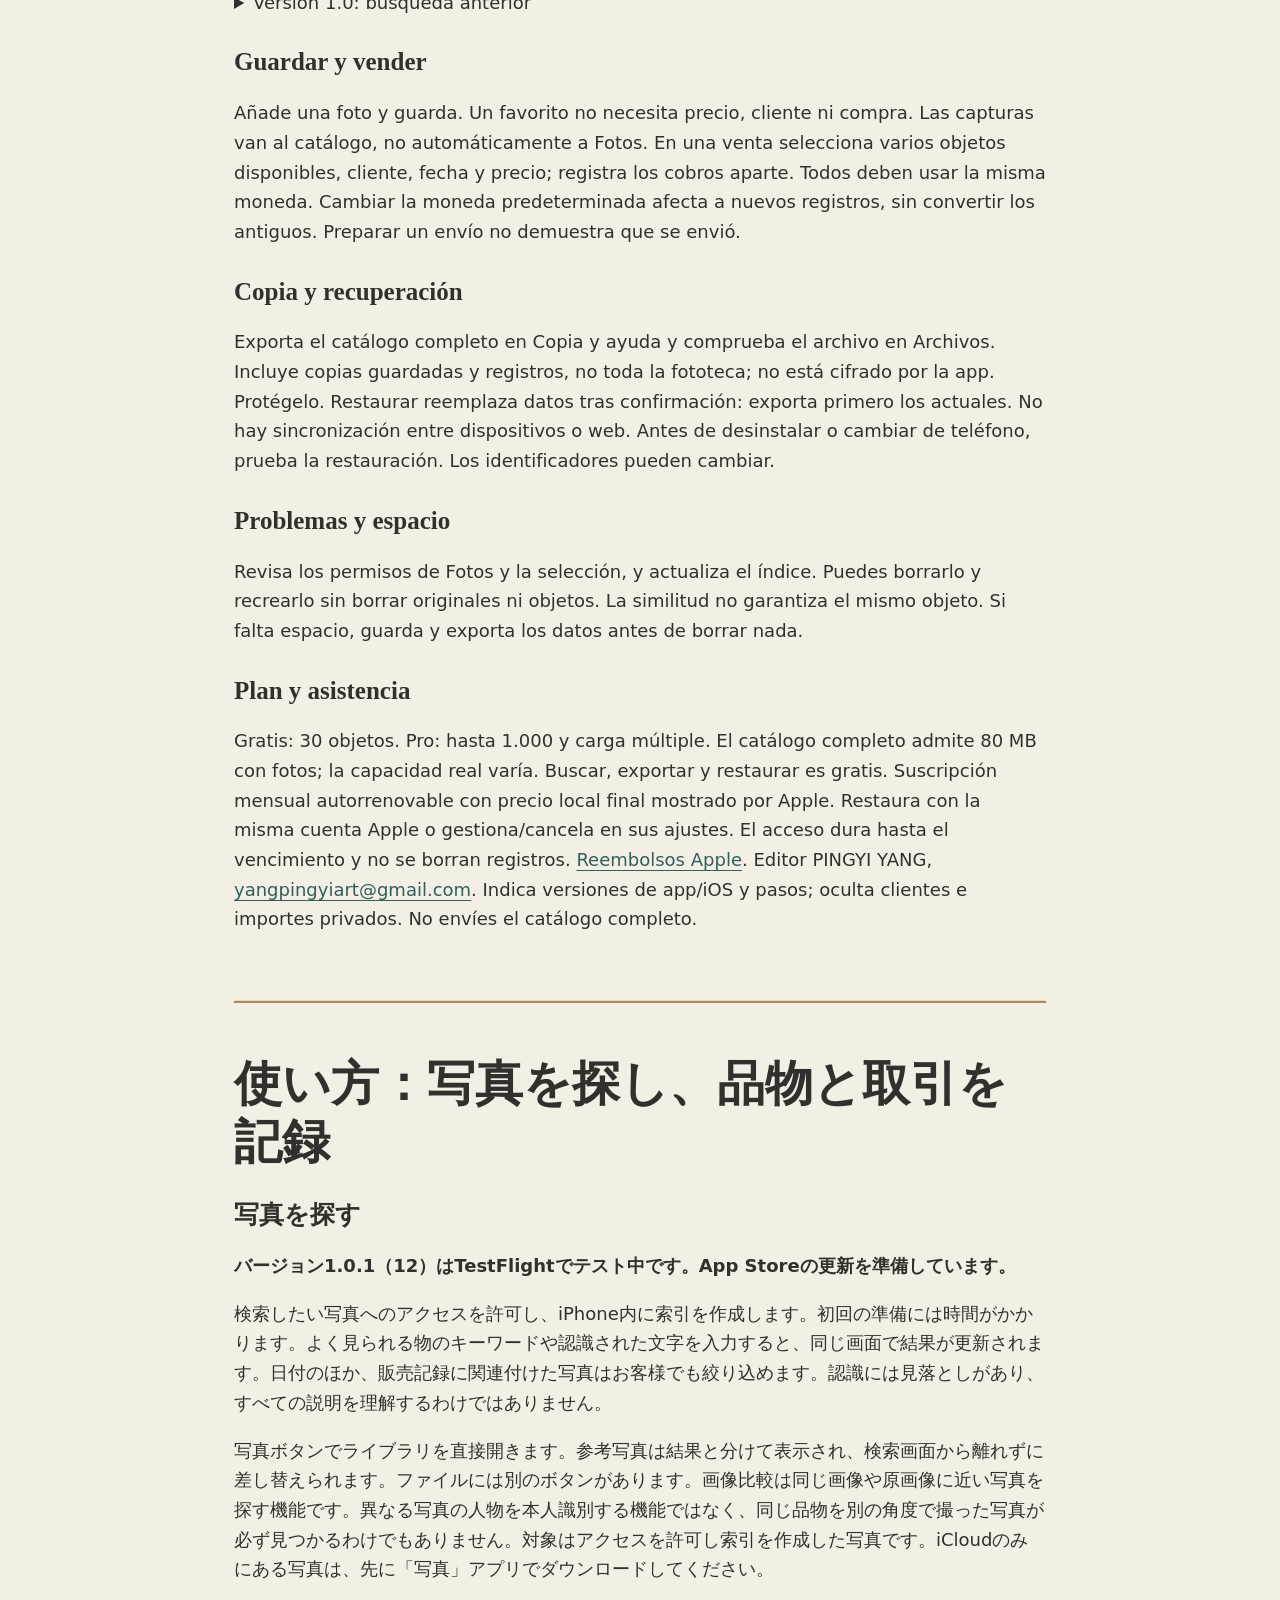
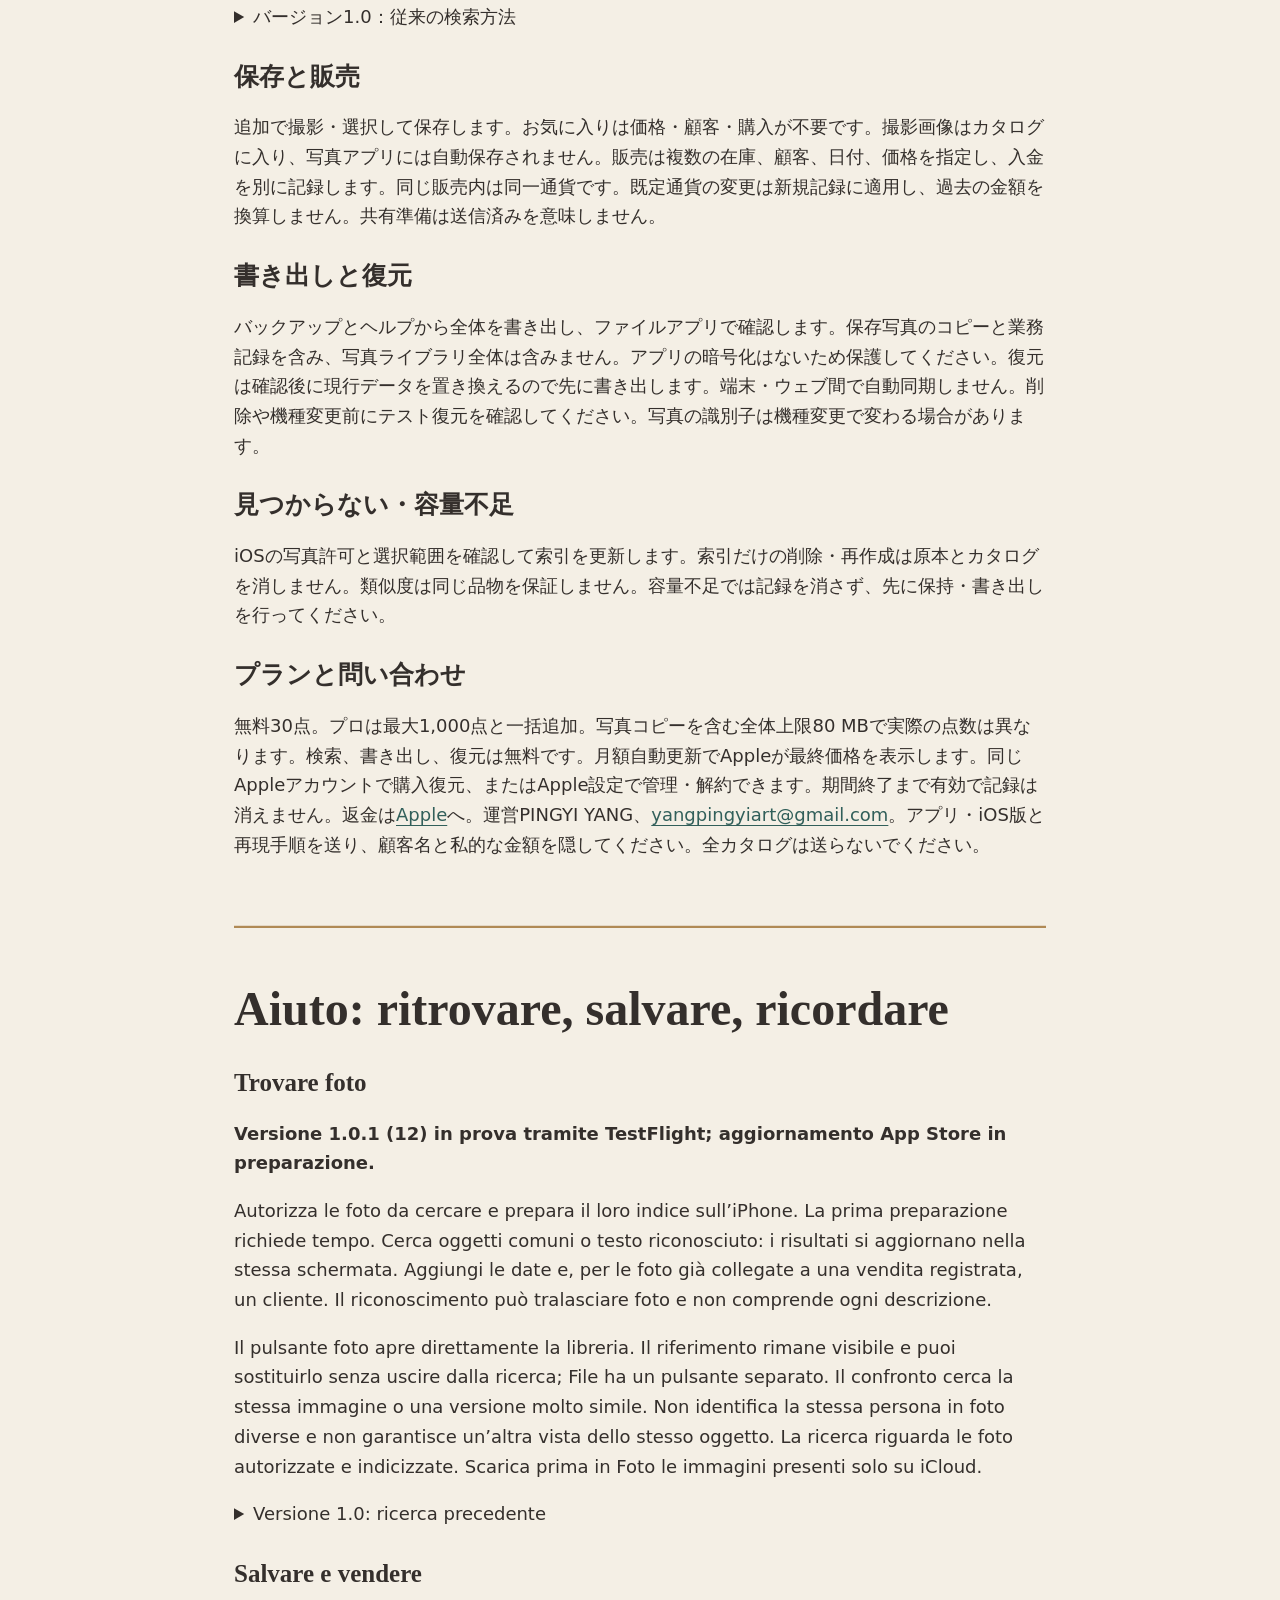
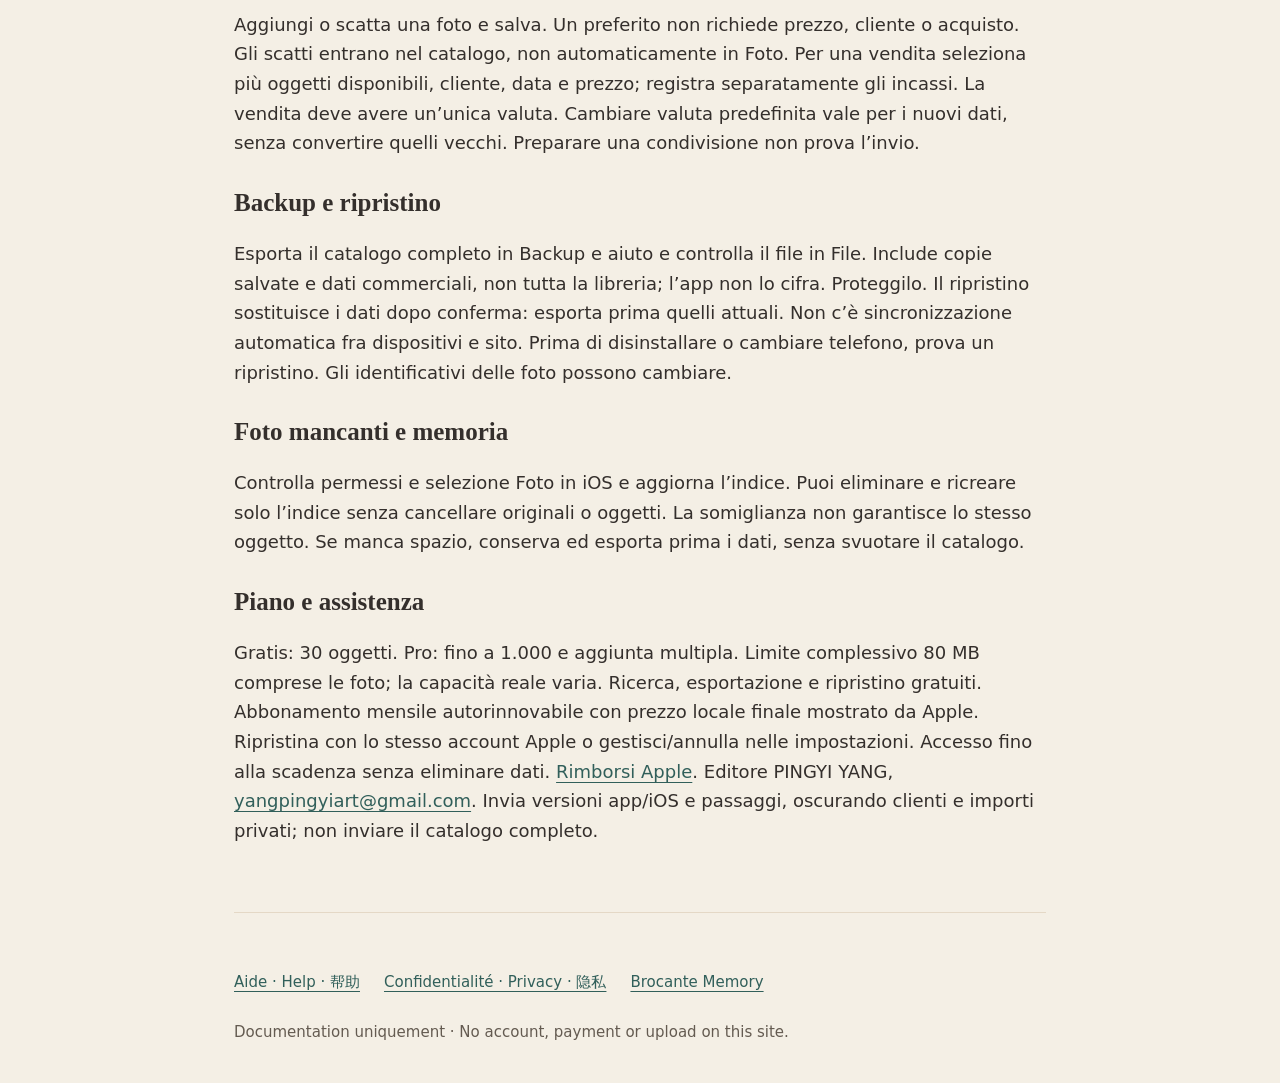
==== commit be2324ed: "Document build 12 TestFlight search and retain version 1.0 instructions Added version details and up" ====
--- a/support.html
+++ b/support.html
@@ -1,9 +1,9 @@
 <!doctype html><html lang="fr"><head><meta charset="utf-8"><meta name="viewport" content="width=device-width,initial-scale=1"><title>Brocante Memory — Aide</title><link rel="stylesheet" href="./support.css"><meta http-equiv="Content-Security-Policy" content="default-src 'none'; style-src 'self'; img-src 'self'; base-uri 'none'; form-action 'none'; object-src 'none'"></head><body><header><img src="./icon.svg" alt=""><strong>Brocante Memory</strong></header><main><nav aria-label="Languages"><a href="./support.html#fr" lang="fr">Français</a><a href="./support.html#en" lang="en">English</a><a href="./support.html#zh" lang="zh">中文</a><a href="./support.html#es" lang="es">Español</a><a href="./support.html#ja" lang="ja">日本語</a><a href="./support.html#it" lang="it">Italiano</a></nav><section class="language" id="fr" lang="fr">
 <h1>Un peu d’aide, simplement.</h1><p>Retrouver une photo, garder un objet, suivre une vente. Ce guide décrit les fonctions locales déjà présentes dans la version iPhone.</p>
-<section><h2>Retrouver des photos de l’iPhone</h2><p>Ouvrez « Photos de mon téléphone », puis autorisez seulement les photos que vous voulez utiliser. Lancez la création de l’index. Vous pouvez ensuite filtrer par date ou nom de fichier, ou sélectionner une image de référence JPEG, PNG ou WebP pour classer les photos visuellement proches.</p><p>La description du contenu d’une image n’est pas encore reconnue. Le filtre acheteur concerne seulement les photos que vous avez volontairement reliées à un objet et à une vente. Les originaux disponibles uniquement dans iCloud ne sont pas téléchargés automatiquement.</p></section>
+<section><h2>Retrouver des photos de l’iPhone</h2><p><strong>Version 1.0.1 (12) en test via TestFlight ; mise à jour App Store en préparation.</strong></p><p>Autorisez les photos que vous souhaitez rechercher, puis préparez leur index sur l’iPhone. La préparation initiale demande du temps. Ensuite, saisissez des mots-clés d’objets courants ou du texte reconnu : les résultats se mettent à jour sur le même écran. Vous pouvez ajouter des dates et, pour les photos déjà liées à une vente, un client. La reconnaissance peut manquer des photos ; elle ne comprend pas toute description.</p><p>Le bouton photo ouvre directement la photothèque. La référence reste visible et peut être remplacée sans quitter la recherche ; Fichiers a son propre bouton. La comparaison cherche la même image ou une version très proche, sans reconnaître l’identité d’une personne sur différentes photos ni garantir un autre angle du même objet. Seules les photos autorisées et préparées sont recherchées. Téléchargez d’abord dans Photos les images uniquement sur iCloud.</p><details><summary>Version 1.0 : ancien parcours de recherche</summary><p>Ouvrez « Photos de mon téléphone », puis autorisez seulement les photos que vous voulez utiliser. Lancez la création de l’index. Vous pouvez ensuite filtrer par date ou nom de fichier, ou sélectionner une image de référence JPEG, PNG ou WebP pour classer les photos visuellement proches.</p><p>La description du contenu d’une image n’est pas encore reconnue. Le filtre acheteur concerne seulement les photos que vous avez volontairement reliées à un objet et à une vente. Les originaux disponibles uniquement dans iCloud ne sont pas téléchargés automatiquement.</p></details></section>
 <section><h2>Ajouter ou garder un favori</h2><p>Choisissez « Ajouter », prenez ou sélectionnez une photo, puis enregistrez. Pour une simple envie ou inspiration, choisissez « Favori » : ni prix ni client ne sont nécessaires. Une photo prise dans le carnet n’est pas automatiquement ajoutée à l’app Photos.</p></section>
 <section><h2>Noter plusieurs objets vendus</h2><p>Dans la vente, sélectionnez les objets disponibles, puis le client, la date et le montant. Distinguez le prix vendu des paiements effectivement reçus. Une préparation de partage ne prouve pas qu’un message a été envoyé.</p></section>
 <section><h2>Sauvegarder avant de changer de téléphone</h2><p>Dans « Sauvegarde &amp; aide », exportez le carnet complet et choisissez un dossier dans Fichiers. Vérifiez que le fichier existe. Il contient les copies de photos enregistrées dans le carnet et les informations commerciales, mais pas tous les originaux de la photothèque. Il n’est pas chiffré par l’application : conservez-le dans un emplacement protégé.</p><p>La restauration remplace le carnet local après confirmation. Gardez d’abord une autre sauvegarde du contenu actuel. Les identifiants de la photothèque ne sont pas nécessairement réutilisables sur un autre appareil. Supprimer l’application peut effacer son carnet local. Il n’y a pas de synchronisation automatique.</p></section>
 <section><h2>Une photo est introuvable ?</h2><p>Vérifiez l’autorisation Photos dans les réglages iOS, l’étendue de la sélection autorisée et la date recherchée. Revenez dans l’application et actualisez l’index. Une image retirée de l’autorisation ne doit plus apparaître dans les résultats. Dans « Photos de mon téléphone », « Supprimer l’index local » efface uniquement les repères de recherche ; les originaux Photos et les objets du carnet sont conservés. Vous pouvez recréer l’index ensuite. La comparaison visuelle aide à trier : elle ne garantit pas de retrouver le même objet.</p></section>
 <section><h2>Contacter l’éditeur</h2><p>Éditeur : PINGYI YANG. Adresse de contact publique : <a href="mailto:yangpingyiart@gmail.com">yangpingyiart@gmail.com</a>.</p><p>Pour signaler un problème, préparez la version d’iOS, la version de l’application et les étapes qui le reproduisent. Masquez les noms de clients et les montants privés dans les captures. N’envoyez ni votre carnet complet ni vos photos personnelles sans nécessité et accord explicite.</p></section>
-<section><h2>Abonnement Apple</h2><p>Gratuit : 30 objets. Pro : jusqu’à 1 000 objets et ajout groupé. Le carnet complet est limité à 80 Mo, photos comprises : le nombre réel d’objets dépend de leur taille. Aucun espace cloud ni synchronisation automatique n’est inclus. Les recherches, l’export et la restauration restent accessibles à tous. Le prix local est affiché par Apple avant confirmation. Facturation mensuelle à renouvellement automatique. Dans « Votre formule », utilisez « Restaurer les achats » avec le même compte Apple, ou « Gérer ou annuler ». Une annulation conserve les droits jusqu’à la fin de la période et ne supprime pas le carnet. Les remboursements sont traités par Apple : <a href="https://reportaproblem.apple.com/">aide pour un achat</a>.</p></section></section><section class="language" id="en" lang="en"><h1>Help — find, save, remember</h1><h2>Find a photo</h2><p>Open Photos on my phone, authorize a selection and build its local index. Filter by date or filename, or select a JPEG, PNG or WebP reference image to rank visually similar authorized photos. Image-content description search is not implemented. iCloud-only originals are not automatically downloaded. Customer filters require first saving an object and linking a sale; no buyer is inferred from an image.</p><h2>Save and sell</h2><p>Choose Add, take or select a photo and save. Favorites require no price, customer or purchase. A camera photo is saved to the catalogue, not automatically to Photos. For a sale, select several available objects, the customer, date and sale price; record money received separately. Objects in a combined sale must use one currency. Change currency for future records in settings; old amounts are not converted. A prepared share is not proof that a message was sent.</p><h2>Back up and restore</h2><p>Export your full catalogue in Backup & help and verify the file in Files. It contains saved photo copies and commercial records, is not encrypted by the app and does not contain your entire Photos library. Keep it protected. Restore replaces current records after confirmation: export the current catalogue first. Devices and the website do not automatically sync. Before uninstalling or switching phones, verify a test restore. Library identifiers may change on a new phone.</p><h2>Missing photos</h2><p>Check iOS Photos permission and the selected photos, then refresh the index. You can clear and rebuild only the index without deleting Photos originals or catalogue objects. Similarity ranks images; it does not guarantee an identical object. If storage is full, preserve your existing catalogue and export before clearing anything.</p><h2>Plan, cancellation and support</h2><p>Free: 30 items. Pro: up to 1,000 items and batch adding. The whole catalogue is capped at 80 MB including photo copies, so actual capacity varies. Search, export and restore are free. Apple displays the final local price before confirmation for the monthly auto-renewing subscription. Restore purchases with the same Apple account, or manage/cancel in Apple subscription settings. Cancellation keeps access until expiry and does not delete records. Apple handles refunds at <a href="https://reportaproblem.apple.com/">Report a Problem</a>. Operator: PINGYI YANG, <a href="mailto:yangpingyiart@gmail.com">yangpingyiart@gmail.com</a>. Send app/iOS versions and reproduction steps; mask customers and private amounts. Do not send the complete catalogue or personal photos.</p></section><section class="language" id="zh" lang="zh"><h1>使用帮助：找回照片，记住生意</h1><h2>查找手机相册</h2><p>打开“手机里的照片”，授权选定照片并建立本机索引。可按日期、文件名筛选，或选取JPEG、PNG、WebP参考图，将已授权图片按视觉相似度排序。目前不支持“绿色台灯”等图片内容语义搜索；仅在iCloud的原图不会自动下载。按客户查找需要先保存物件并关联销售，不会从图片推断买家。</p><h2>保存与记一笔</h2><p>点击添加，拍照或选图后保存。收藏无需价格、客户或购买信息。应用内拍照保存到资料册，不会自动进入系统相册。销售可同时选择多件可售库存，再填写客户、日期和成交价；实际收款单独记录。同一笔多件销售使用同一种货币。设置中的记账币种影响后续记录，旧账不换算。准备分享不代表消息已发送。</p><h2>备份与恢复</h2><p>在“备份与帮助”导出完整资料册，确认文件已保存到“文件”。文件包含已保存照片副本与商业资料，不包括整个相册，也未由应用加密。请保管在安全位置。恢复会在确认后替换当前记录，请先另存当前资料册。手机、电脑网站与其他设备不会自动同步；卸载或换机前先用测试资料验证恢复。换机后相册标识可能不同。</p><h2>照片找不到或空间不足</h2><p>检查iOS相册权限、已选照片范围和日期，再更新索引。可以只清除并重建索引，保留原相册与资料册。图片相似度不能保证找到同一件物品。空间不足时不要清空资料册，先保留并导出当前数据。</p><h2>方案、取消与联系</h2><p>免费版30件；专业版最多1,000件并支持批量添加。整个资料册含照片副本上限80 MB，实际容量取决于照片大小；查找、导出与恢复免费。按月自动续订，Apple在确认前显示当地最终价格。可用同一Apple账户恢复购买，或在Apple订阅设置中管理、取消。取消后本周期结束前继续有效，不删除资料；退款通过<a href="https://reportaproblem.apple.com/">Apple报告问题</a>申请。运营者PINGYI YANG，邮箱<a href="mailto:yangpingyiart@gmail.com">yangpingyiart@gmail.com</a>。反馈时提供应用/iOS版本及操作步骤，遮盖客户姓名和私密金额，不发送完整资料册或私人照片。</p></section><section class="language" id="es" lang="es"><h1>Ayuda: encontrar, guardar y recordar</h1><h2>Buscar fotos</h2><p>Abre Fotos de mi teléfono, autoriza una selección y crea el índice local. Filtra por fecha o nombre de archivo, o elige una referencia JPEG, PNG o WebP para ordenar por similitud visual. No hay búsqueda semántica por descripción del contenido. No se descargan originales solo en iCloud. El filtro de cliente requiere guardar el objeto y vincular una venta; no adivinamos compradores.</p><h2>Guardar y vender</h2><p>Añade una foto y guarda. Un favorito no necesita precio, cliente ni compra. Las capturas van al catálogo, no automáticamente a Fotos. En una venta selecciona varios objetos disponibles, cliente, fecha y precio; registra los cobros aparte. Todos deben usar la misma moneda. Cambiar la moneda predeterminada afecta a nuevos registros, sin convertir los antiguos. Preparar un envío no demuestra que se envió.</p><h2>Copia y recuperación</h2><p>Exporta el catálogo completo en Copia y ayuda y comprueba el archivo en Archivos. Incluye copias guardadas y registros, no toda la fototeca; no está cifrado por la app. Protégelo. Restaurar reemplaza datos tras confirmación: exporta primero los actuales. No hay sincronización entre dispositivos o web. Antes de desinstalar o cambiar de teléfono, prueba la restauración. Los identificadores pueden cambiar.</p><h2>Problemas y espacio</h2><p>Revisa los permisos de Fotos y la selección, y actualiza el índice. Puedes borrarlo y recrearlo sin borrar originales ni objetos. La similitud no garantiza el mismo objeto. Si falta espacio, guarda y exporta los datos antes de borrar nada.</p><h2>Plan y asistencia</h2><p>Gratis: 30 objetos. Pro: hasta 1.000 y carga múltiple. El catálogo completo admite 80 MB con fotos; la capacidad real varía. Buscar, exportar y restaurar es gratis. Suscripción mensual autorrenovable con precio local final mostrado por Apple. Restaura con la misma cuenta Apple o gestiona/cancela en sus ajustes. El acceso dura hasta el vencimiento y no se borran registros. <a href="https://reportaproblem.apple.com/">Reembolsos Apple</a>. Editor PINGYI YANG, <a href="mailto:yangpingyiart@gmail.com">yangpingyiart@gmail.com</a>. Indica versiones de app/iOS y pasos; oculta clientes e importes privados. No envíes el catálogo completo.</p></section><section class="language" id="ja" lang="ja"><h1>使い方：写真を探し、品物と取引を記録</h1><h2>写真を探す</h2><p>「スマートフォンの写真」で写真を許可し、端末内の索引を作成します。日付・ファイル名で絞り込み、またはJPEG、PNG、WebPの参照画像で類似順に表示できます。画像内容の説明による意味検索は未実装です。iCloudにしかない原本は自動取得しません。顧客検索には品物の保存と販売の関連付けが必要で、購入者を画像から推測しません。</p><h2>保存と販売</h2><p>追加で撮影・選択して保存します。お気に入りは価格・顧客・購入が不要です。撮影画像はカタログに入り、写真アプリには自動保存されません。販売は複数の在庫、顧客、日付、価格を指定し、入金を別に記録します。同じ販売内は同一通貨です。既定通貨の変更は新規記録に適用し、過去の金額を換算しません。共有準備は送信済みを意味しません。</p><h2>書き出しと復元</h2><p>バックアップとヘルプから全体を書き出し、ファイルアプリで確認します。保存写真のコピーと業務記録を含み、写真ライブラリ全体は含みません。アプリの暗号化はないため保護してください。復元は確認後に現行データを置き換えるので先に書き出します。端末・ウェブ間で自動同期しません。削除や機種変更前にテスト復元を確認してください。写真の識別子は機種変更で変わる場合があります。</p><h2>見つからない・容量不足</h2><p>iOSの写真許可と選択範囲を確認して索引を更新します。索引だけの削除・再作成は原本とカタログを消しません。類似度は同じ品物を保証しません。容量不足では記録を消さず、先に保持・書き出しを行ってください。</p><h2>プランと問い合わせ</h2><p>無料30点。プロは最大1,000点と一括追加。写真コピーを含む全体上限80 MBで実際の点数は異なります。検索、書き出し、復元は無料です。月額自動更新でAppleが最終価格を表示します。同じAppleアカウントで購入復元、またはApple設定で管理・解約できます。期間終了まで有効で記録は消えません。返金は<a href="https://reportaproblem.apple.com/">Apple</a>へ。運営PINGYI YANG、<a href="mailto:yangpingyiart@gmail.com">yangpingyiart@gmail.com</a>。アプリ・iOS版と再現手順を送り、顧客名と私的な金額を隠してください。全カタログは送らないでください。</p></section><section class="language" id="it" lang="it"><h1>Aiuto: ritrovare, salvare, ricordare</h1><h2>Trovare foto</h2><p>Apri Foto del mio telefono, autorizza una selezione e crea l’indice locale. Filtra per data o nome del file, oppure scegli un riferimento JPEG, PNG o WebP per ordinare le foto per somiglianza. Non c’è ricerca semantica del contenuto. Gli originali solo su iCloud non si scaricano automaticamente. Il filtro cliente richiede un oggetto salvato collegato a una vendita; non si deduce l’acquirente dalla foto.</p><h2>Salvare e vendere</h2><p>Aggiungi o scatta una foto e salva. Un preferito non richiede prezzo, cliente o acquisto. Gli scatti entrano nel catalogo, non automaticamente in Foto. Per una vendita seleziona più oggetti disponibili, cliente, data e prezzo; registra separatamente gli incassi. La vendita deve avere un’unica valuta. Cambiare valuta predefinita vale per i nuovi dati, senza convertire quelli vecchi. Preparare una condivisione non prova l’invio.</p><h2>Backup e ripristino</h2><p>Esporta il catalogo completo in Backup e aiuto e controlla il file in File. Include copie salvate e dati commerciali, non tutta la libreria; l’app non lo cifra. Proteggilo. Il ripristino sostituisce i dati dopo conferma: esporta prima quelli attuali. Non c’è sincronizzazione automatica fra dispositivi e sito. Prima di disinstallare o cambiare telefono, prova un ripristino. Gli identificativi delle foto possono cambiare.</p><h2>Foto mancanti e memoria</h2><p>Controlla permessi e selezione Foto in iOS e aggiorna l’indice. Puoi eliminare e ricreare solo l’indice senza cancellare originali o oggetti. La somiglianza non garantisce lo stesso oggetto. Se manca spazio, conserva ed esporta prima i dati, senza svuotare il catalogo.</p><h2>Piano e assistenza</h2><p>Gratis: 30 oggetti. Pro: fino a 1.000 e aggiunta multipla. Limite complessivo 80 MB comprese le foto; la capacità reale varia. Ricerca, esportazione e ripristino gratuiti. Abbonamento mensile autorinnovabile con prezzo locale finale mostrato da Apple. Ripristina con lo stesso account Apple o gestisci/annulla nelle impostazioni. Accesso fino alla scadenza senza eliminare dati. <a href="https://reportaproblem.apple.com/">Rimborsi Apple</a>. Editore PINGYI YANG, <a href="mailto:yangpingyiart@gmail.com">yangpingyiart@gmail.com</a>. Invia versioni app/iOS e passaggi, oscurando clienti e importi privati; non inviare il catalogo completo.</p></section></main><footer><nav><a href="./support.html">Aide · Help · 帮助</a><a href="./privacy.html">Confidentialité · Privacy · 隐私</a><a href="./index.html">Brocante Memory</a></nav><p>Documentation uniquement · No account, payment or upload on this site.</p></footer></body></html>+<section><h2>Abonnement Apple</h2><p>Gratuit : 30 objets. Pro : jusqu’à 1 000 objets et ajout groupé. Le carnet complet est limité à 80 Mo, photos comprises : le nombre réel d’objets dépend de leur taille. Aucun espace cloud ni synchronisation automatique n’est inclus. Les recherches, l’export et la restauration restent accessibles à tous. Le prix local est affiché par Apple avant confirmation. Facturation mensuelle à renouvellement automatique. Dans « Votre formule », utilisez « Restaurer les achats » avec le même compte Apple, ou « Gérer ou annuler ». Une annulation conserve les droits jusqu’à la fin de la période et ne supprime pas le carnet. Les remboursements sont traités par Apple : <a href="https://reportaproblem.apple.com/">aide pour un achat</a>.</p></section></section><section class="language" id="en" lang="en"><h1>Help — find, save, remember</h1><h2>Find a photo</h2><p><strong>Version 1.0.1 (12) is being tested through TestFlight; the App Store update is being prepared.</strong></p><p>Authorize the photos you want to search, then prepare their index on your iPhone. Initial preparation takes time. Search common-object keywords or recognized text; results update on the same screen. Add dates and, for photos already linked to a recorded sale, a customer. Recognition can miss photos and does not understand every description.</p><p>The photo button opens the library directly. Your reference stays visible and can be replaced without leaving search; Files has a separate button. Comparison looks for the same image or a close version. It does not identify the same person in different photos or guarantee another view of the same object. Search covers authorized, prepared photos. Download iCloud-only images in Apple Photos first.</p><details><summary>Version 1.0: earlier search workflow</summary><p>Open Photos on my phone, authorize a selection and build its local index. Filter by date or filename, or select a JPEG, PNG or WebP reference image to rank visually similar authorized photos. Image-content description search is not implemented. iCloud-only originals are not automatically downloaded. Customer filters require first saving an object and linking a sale; no buyer is inferred from an image.</p></details><h2>Save and sell</h2><p>Choose Add, take or select a photo and save. Favorites require no price, customer or purchase. A camera photo is saved to the catalogue, not automatically to Photos. For a sale, select several available objects, the customer, date and sale price; record money received separately. Objects in a combined sale must use one currency. Change currency for future records in settings; old amounts are not converted. A prepared share is not proof that a message was sent.</p><h2>Back up and restore</h2><p>Export your full catalogue in Backup & help and verify the file in Files. It contains saved photo copies and commercial records, is not encrypted by the app and does not contain your entire Photos library. Keep it protected. Restore replaces current records after confirmation: export the current catalogue first. Devices and the website do not automatically sync. Before uninstalling or switching phones, verify a test restore. Library identifiers may change on a new phone.</p><h2>Missing photos</h2><p>Check iOS Photos permission and the selected photos, then refresh the index. You can clear and rebuild only the index without deleting Photos originals or catalogue objects. Similarity ranks images; it does not guarantee an identical object. If storage is full, preserve your existing catalogue and export before clearing anything.</p><h2>Plan, cancellation and support</h2><p>Free: 30 items. Pro: up to 1,000 items and batch adding. The whole catalogue is capped at 80 MB including photo copies, so actual capacity varies. Search, export and restore are free. Apple displays the final local price before confirmation for the monthly auto-renewing subscription. Restore purchases with the same Apple account, or manage/cancel in Apple subscription settings. Cancellation keeps access until expiry and does not delete records. Apple handles refunds at <a href="https://reportaproblem.apple.com/">Report a Problem</a>. Operator: PINGYI YANG, <a href="mailto:yangpingyiart@gmail.com">yangpingyiart@gmail.com</a>. Send app/iOS versions and reproduction steps; mask customers and private amounts. Do not send the complete catalogue or personal photos.</p></section><section class="language" id="zh" lang="zh"><h1>使用帮助：找回照片，记住生意</h1><h2>查找手机相册</h2><p><strong>1.0.1（12）目前通过TestFlight测试，App Store更新正在准备。</strong></p><p>授权要查找的照片，再在iPhone上准备索引。首次准备需要时间；完成后，可用常见物体关键词或识别到的文字查找，结果在同一页面更新。可结合日期筛选；已关联销售记录的照片也可按客户筛选。识别可能遗漏，不能保证任意描述都能找到照片。</p><p>点击照片按钮直接进入相册。参考图单独显示，可在原页直接更换；“文件”另有入口。图片比较用于找同图或近似原图，不识别不同照片中是否为同一个人，也不保证找到同一物件的其他角度。搜索范围仅限已授权并已准备索引的照片；仅在iCloud的图片请先在系统“照片”下载。</p><details><summary>1.0版本：原有查找方式</summary><p>打开“手机里的照片”，授权选定照片并建立本机索引。可按日期、文件名筛选，或选取JPEG、PNG、WebP参考图，将已授权图片按视觉相似度排序。目前不支持“绿色台灯”等图片内容语义搜索；仅在iCloud的原图不会自动下载。按客户查找需要先保存物件并关联销售，不会从图片推断买家。</p></details><h2>保存与记一笔</h2><p>点击添加，拍照或选图后保存。收藏无需价格、客户或购买信息。应用内拍照保存到资料册，不会自动进入系统相册。销售可同时选择多件可售库存，再填写客户、日期和成交价；实际收款单独记录。同一笔多件销售使用同一种货币。设置中的记账币种影响后续记录，旧账不换算。准备分享不代表消息已发送。</p><h2>备份与恢复</h2><p>在“备份与帮助”导出完整资料册，确认文件已保存到“文件”。文件包含已保存照片副本与商业资料，不包括整个相册，也未由应用加密。请保管在安全位置。恢复会在确认后替换当前记录，请先另存当前资料册。手机、电脑网站与其他设备不会自动同步；卸载或换机前先用测试资料验证恢复。换机后相册标识可能不同。</p><h2>照片找不到或空间不足</h2><p>检查iOS相册权限、已选照片范围和日期，再更新索引。可以只清除并重建索引，保留原相册与资料册。图片相似度不能保证找到同一件物品。空间不足时不要清空资料册，先保留并导出当前数据。</p><h2>方案、取消与联系</h2><p>免费版30件；专业版最多1,000件并支持批量添加。整个资料册含照片副本上限80 MB，实际容量取决于照片大小；查找、导出与恢复免费。按月自动续订，Apple在确认前显示当地最终价格。可用同一Apple账户恢复购买，或在Apple订阅设置中管理、取消。取消后本周期结束前继续有效，不删除资料；退款通过<a href="https://reportaproblem.apple.com/">Apple报告问题</a>申请。运营者PINGYI YANG，邮箱<a href="mailto:yangpingyiart@gmail.com">yangpingyiart@gmail.com</a>。反馈时提供应用/iOS版本及操作步骤，遮盖客户姓名和私密金额，不发送完整资料册或私人照片。</p></section><section class="language" id="es" lang="es"><h1>Ayuda: encontrar, guardar y recordar</h1><h2>Buscar fotos</h2><p><strong>Versión 1.0.1 (12) en pruebas mediante TestFlight; actualización de App Store en preparación.</strong></p><p>Autoriza las fotos que quieras buscar y prepara su índice en el iPhone. La primera preparación lleva tiempo. Busca objetos comunes o texto reconocido; los resultados se actualizan en la misma pantalla. Añade fechas y, para fotos ya vinculadas a una venta registrada, un cliente. El reconocimiento puede omitir fotos y no entiende cualquier descripción.</p><p>El botón de foto abre directamente la fototeca. La referencia permanece visible y puedes cambiarla sin salir de la búsqueda; Archivos tiene un botón propio. La comparación busca la misma imagen o una versión muy parecida. No identifica a la misma persona en fotos diferentes ni garantiza otra vista del mismo objeto. Solo se buscan fotos autorizadas e indexadas. Descarga primero en Fotos las imágenes que solo estén en iCloud.</p><details><summary>Versión 1.0: búsqueda anterior</summary><p>Abre Fotos de mi teléfono, autoriza una selección y crea el índice local. Filtra por fecha o nombre de archivo, o elige una referencia JPEG, PNG o WebP para ordenar por similitud visual. No hay búsqueda semántica por descripción del contenido. No se descargan originales solo en iCloud. El filtro de cliente requiere guardar el objeto y vincular una venta; no adivinamos compradores.</p></details><h2>Guardar y vender</h2><p>Añade una foto y guarda. Un favorito no necesita precio, cliente ni compra. Las capturas van al catálogo, no automáticamente a Fotos. En una venta selecciona varios objetos disponibles, cliente, fecha y precio; registra los cobros aparte. Todos deben usar la misma moneda. Cambiar la moneda predeterminada afecta a nuevos registros, sin convertir los antiguos. Preparar un envío no demuestra que se envió.</p><h2>Copia y recuperación</h2><p>Exporta el catálogo completo en Copia y ayuda y comprueba el archivo en Archivos. Incluye copias guardadas y registros, no toda la fototeca; no está cifrado por la app. Protégelo. Restaurar reemplaza datos tras confirmación: exporta primero los actuales. No hay sincronización entre dispositivos o web. Antes de desinstalar o cambiar de teléfono, prueba la restauración. Los identificadores pueden cambiar.</p><h2>Problemas y espacio</h2><p>Revisa los permisos de Fotos y la selección, y actualiza el índice. Puedes borrarlo y recrearlo sin borrar originales ni objetos. La similitud no garantiza el mismo objeto. Si falta espacio, guarda y exporta los datos antes de borrar nada.</p><h2>Plan y asistencia</h2><p>Gratis: 30 objetos. Pro: hasta 1.000 y carga múltiple. El catálogo completo admite 80 MB con fotos; la capacidad real varía. Buscar, exportar y restaurar es gratis. Suscripción mensual autorrenovable con precio local final mostrado por Apple. Restaura con la misma cuenta Apple o gestiona/cancela en sus ajustes. El acceso dura hasta el vencimiento y no se borran registros. <a href="https://reportaproblem.apple.com/">Reembolsos Apple</a>. Editor PINGYI YANG, <a href="mailto:yangpingyiart@gmail.com">yangpingyiart@gmail.com</a>. Indica versiones de app/iOS y pasos; oculta clientes e importes privados. No envíes el catálogo completo.</p></section><section class="language" id="ja" lang="ja"><h1>使い方：写真を探し、品物と取引を記録</h1><h2>写真を探す</h2><p><strong>バージョン1.0.1（12）はTestFlightでテスト中です。App Storeの更新を準備しています。</strong></p><p>検索したい写真へのアクセスを許可し、iPhone内に索引を作成します。初回の準備には時間がかかります。よく見られる物のキーワードや認識された文字を入力すると、同じ画面で結果が更新されます。日付のほか、販売記録に関連付けた写真はお客様でも絞り込めます。認識には見落としがあり、すべての説明を理解するわけではありません。</p><p>写真ボタンでライブラリを直接開きます。参考写真は結果と分けて表示され、検索画面から離れずに差し替えられます。ファイルには別のボタンがあります。画像比較は同じ画像や原画像に近い写真を探す機能です。異なる写真の人物を本人識別する機能ではなく、同じ品物を別の角度で撮った写真が必ず見つかるわけでもありません。対象はアクセスを許可し索引を作成した写真です。iCloudのみにある写真は、先に「写真」アプリでダウンロードしてください。</p><details><summary>バージョン1.0：従来の検索方法</summary><p>「スマートフォンの写真」で写真を許可し、端末内の索引を作成します。日付・ファイル名で絞り込み、またはJPEG、PNG、WebPの参照画像で類似順に表示できます。画像内容の説明による意味検索は未実装です。iCloudにしかない原本は自動取得しません。顧客検索には品物の保存と販売の関連付けが必要で、購入者を画像から推測しません。</p></details><h2>保存と販売</h2><p>追加で撮影・選択して保存します。お気に入りは価格・顧客・購入が不要です。撮影画像はカタログに入り、写真アプリには自動保存されません。販売は複数の在庫、顧客、日付、価格を指定し、入金を別に記録します。同じ販売内は同一通貨です。既定通貨の変更は新規記録に適用し、過去の金額を換算しません。共有準備は送信済みを意味しません。</p><h2>書き出しと復元</h2><p>バックアップとヘルプから全体を書き出し、ファイルアプリで確認します。保存写真のコピーと業務記録を含み、写真ライブラリ全体は含みません。アプリの暗号化はないため保護してください。復元は確認後に現行データを置き換えるので先に書き出します。端末・ウェブ間で自動同期しません。削除や機種変更前にテスト復元を確認してください。写真の識別子は機種変更で変わる場合があります。</p><h2>見つからない・容量不足</h2><p>iOSの写真許可と選択範囲を確認して索引を更新します。索引だけの削除・再作成は原本とカタログを消しません。類似度は同じ品物を保証しません。容量不足では記録を消さず、先に保持・書き出しを行ってください。</p><h2>プランと問い合わせ</h2><p>無料30点。プロは最大1,000点と一括追加。写真コピーを含む全体上限80 MBで実際の点数は異なります。検索、書き出し、復元は無料です。月額自動更新でAppleが最終価格を表示します。同じAppleアカウントで購入復元、またはApple設定で管理・解約できます。期間終了まで有効で記録は消えません。返金は<a href="https://reportaproblem.apple.com/">Apple</a>へ。運営PINGYI YANG、<a href="mailto:yangpingyiart@gmail.com">yangpingyiart@gmail.com</a>。アプリ・iOS版と再現手順を送り、顧客名と私的な金額を隠してください。全カタログは送らないでください。</p></section><section class="language" id="it" lang="it"><h1>Aiuto: ritrovare, salvare, ricordare</h1><h2>Trovare foto</h2><p><strong>Versione 1.0.1 (12) in prova tramite TestFlight; aggiornamento App Store in preparazione.</strong></p><p>Autorizza le foto da cercare e prepara il loro indice sull’iPhone. La prima preparazione richiede tempo. Cerca oggetti comuni o testo riconosciuto: i risultati si aggiornano nella stessa schermata. Aggiungi le date e, per le foto già collegate a una vendita registrata, un cliente. Il riconoscimento può tralasciare foto e non comprende ogni descrizione.</p><p>Il pulsante foto apre direttamente la libreria. Il riferimento rimane visibile e puoi sostituirlo senza uscire dalla ricerca; File ha un pulsante separato. Il confronto cerca la stessa immagine o una versione molto simile. Non identifica la stessa persona in foto diverse e non garantisce un’altra vista dello stesso oggetto. La ricerca riguarda le foto autorizzate e indicizzate. Scarica prima in Foto le immagini presenti solo su iCloud.</p><details><summary>Versione 1.0: ricerca precedente</summary><p>Apri Foto del mio telefono, autorizza una selezione e crea l’indice locale. Filtra per data o nome del file, oppure scegli un riferimento JPEG, PNG o WebP per ordinare le foto per somiglianza. Non c’è ricerca semantica del contenuto. Gli originali solo su iCloud non si scaricano automaticamente. Il filtro cliente richiede un oggetto salvato collegato a una vendita; non si deduce l’acquirente dalla foto.</p></details><h2>Salvare e vendere</h2><p>Aggiungi o scatta una foto e salva. Un preferito non richiede prezzo, cliente o acquisto. Gli scatti entrano nel catalogo, non automaticamente in Foto. Per una vendita seleziona più oggetti disponibili, cliente, data e prezzo; registra separatamente gli incassi. La vendita deve avere un’unica valuta. Cambiare valuta predefinita vale per i nuovi dati, senza convertire quelli vecchi. Preparare una condivisione non prova l’invio.</p><h2>Backup e ripristino</h2><p>Esporta il catalogo completo in Backup e aiuto e controlla il file in File. Include copie salvate e dati commerciali, non tutta la libreria; l’app non lo cifra. Proteggilo. Il ripristino sostituisce i dati dopo conferma: esporta prima quelli attuali. Non c’è sincronizzazione automatica fra dispositivi e sito. Prima di disinstallare o cambiare telefono, prova un ripristino. Gli identificativi delle foto possono cambiare.</p><h2>Foto mancanti e memoria</h2><p>Controlla permessi e selezione Foto in iOS e aggiorna l’indice. Puoi eliminare e ricreare solo l’indice senza cancellare originali o oggetti. La somiglianza non garantisce lo stesso oggetto. Se manca spazio, conserva ed esporta prima i dati, senza svuotare il catalogo.</p><h2>Piano e assistenza</h2><p>Gratis: 30 oggetti. Pro: fino a 1.000 e aggiunta multipla. Limite complessivo 80 MB comprese le foto; la capacità reale varia. Ricerca, esportazione e ripristino gratuiti. Abbonamento mensile autorinnovabile con prezzo locale finale mostrato da Apple. Ripristina con lo stesso account Apple o gestisci/annulla nelle impostazioni. Accesso fino alla scadenza senza eliminare dati. <a href="https://reportaproblem.apple.com/">Rimborsi Apple</a>. Editore PINGYI YANG, <a href="mailto:yangpingyiart@gmail.com">yangpingyiart@gmail.com</a>. Invia versioni app/iOS e passaggi, oscurando clienti e importi privati; non inviare il catalogo completo.</p></section></main><footer><nav><a href="./support.html">Aide · Help · 帮助</a><a href="./privacy.html">Confidentialité · Privacy · 隐私</a><a href="./index.html">Brocante Memory</a></nav><p>Documentation uniquement · No account, payment or upload on this site.</p></footer></body></html>
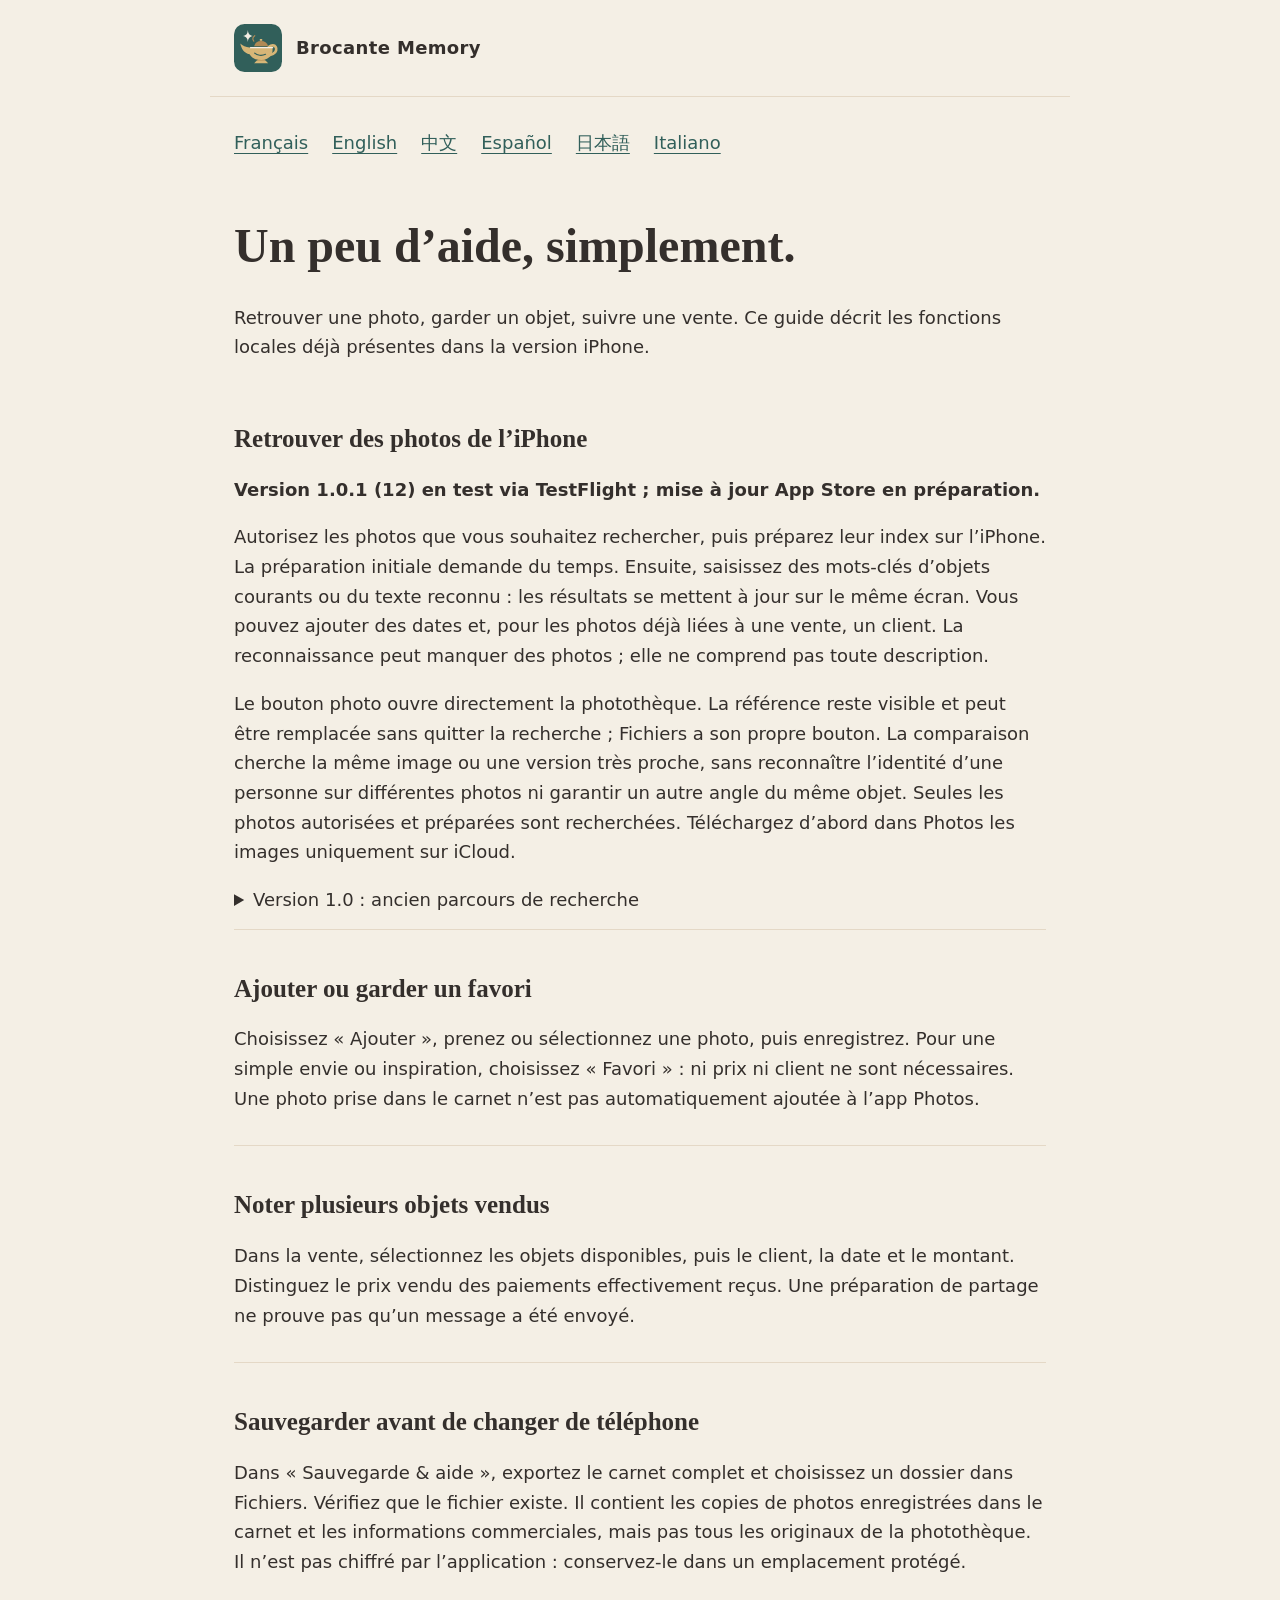
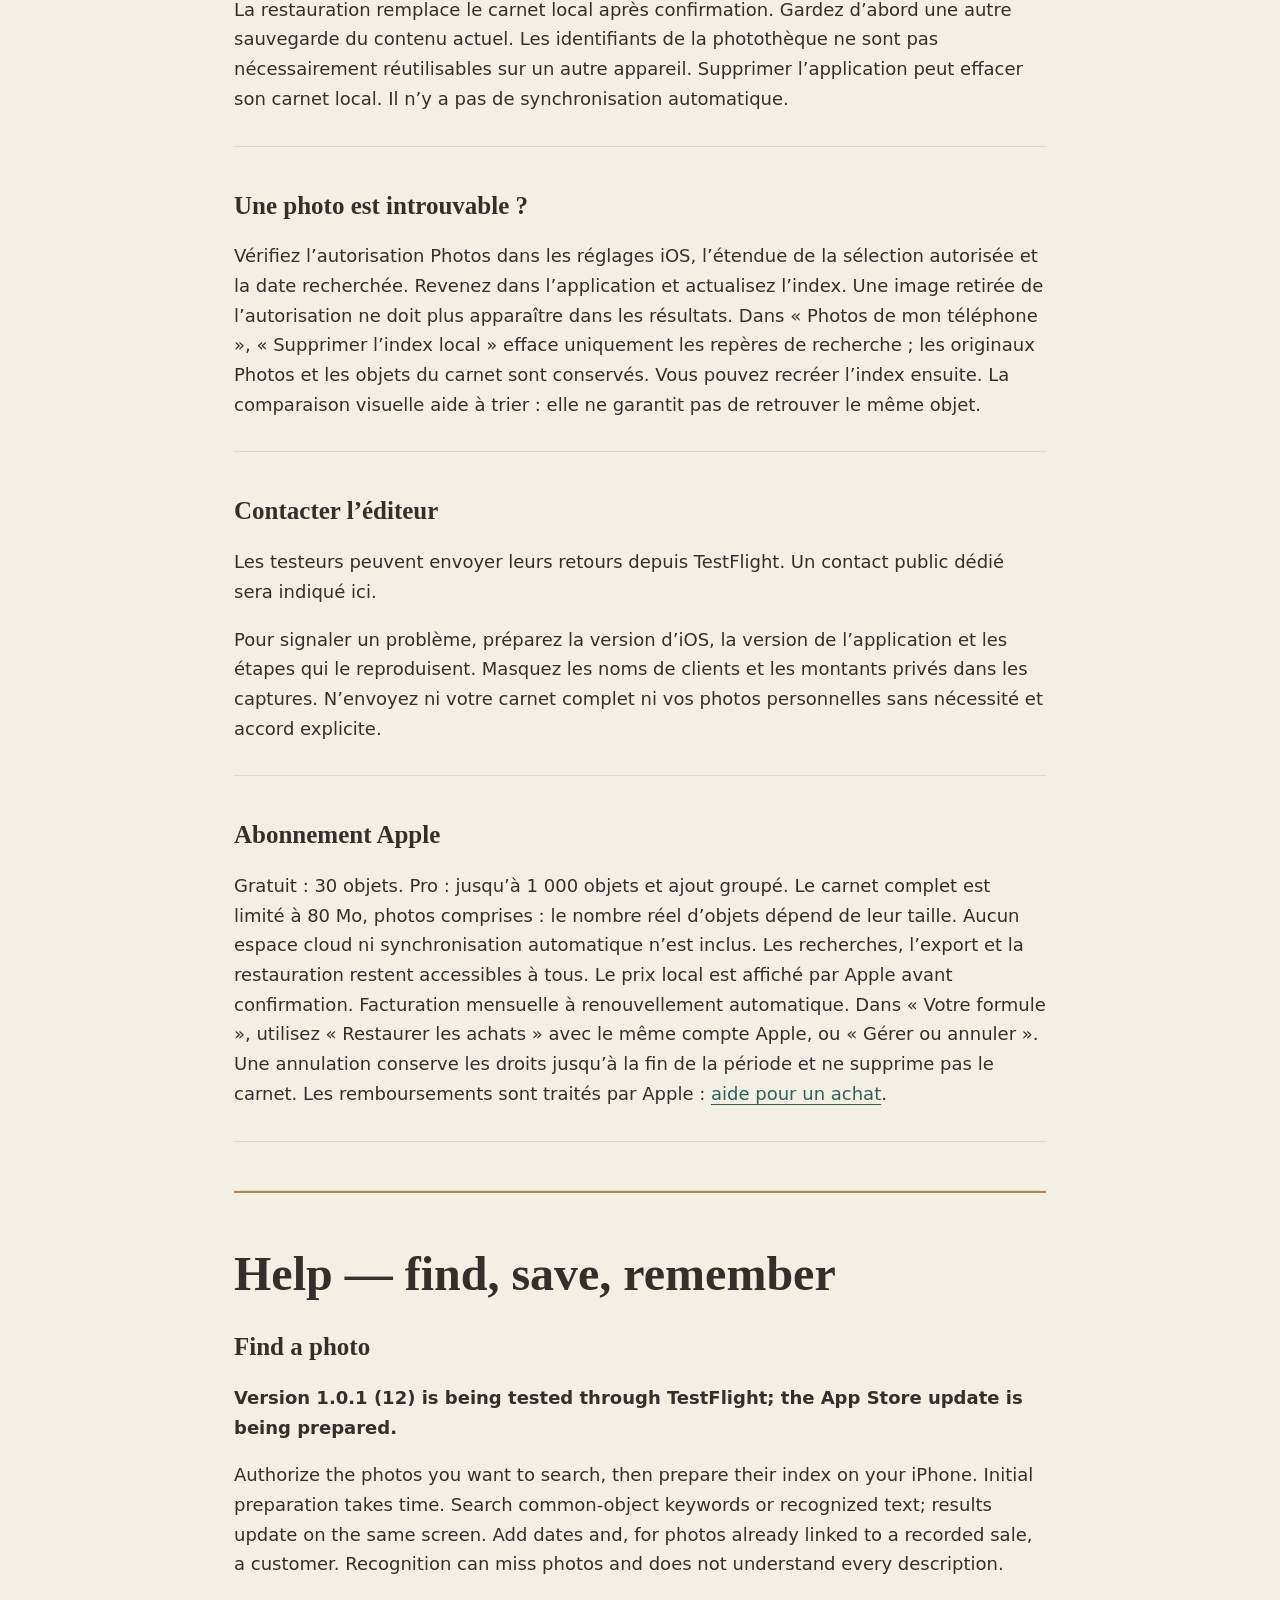
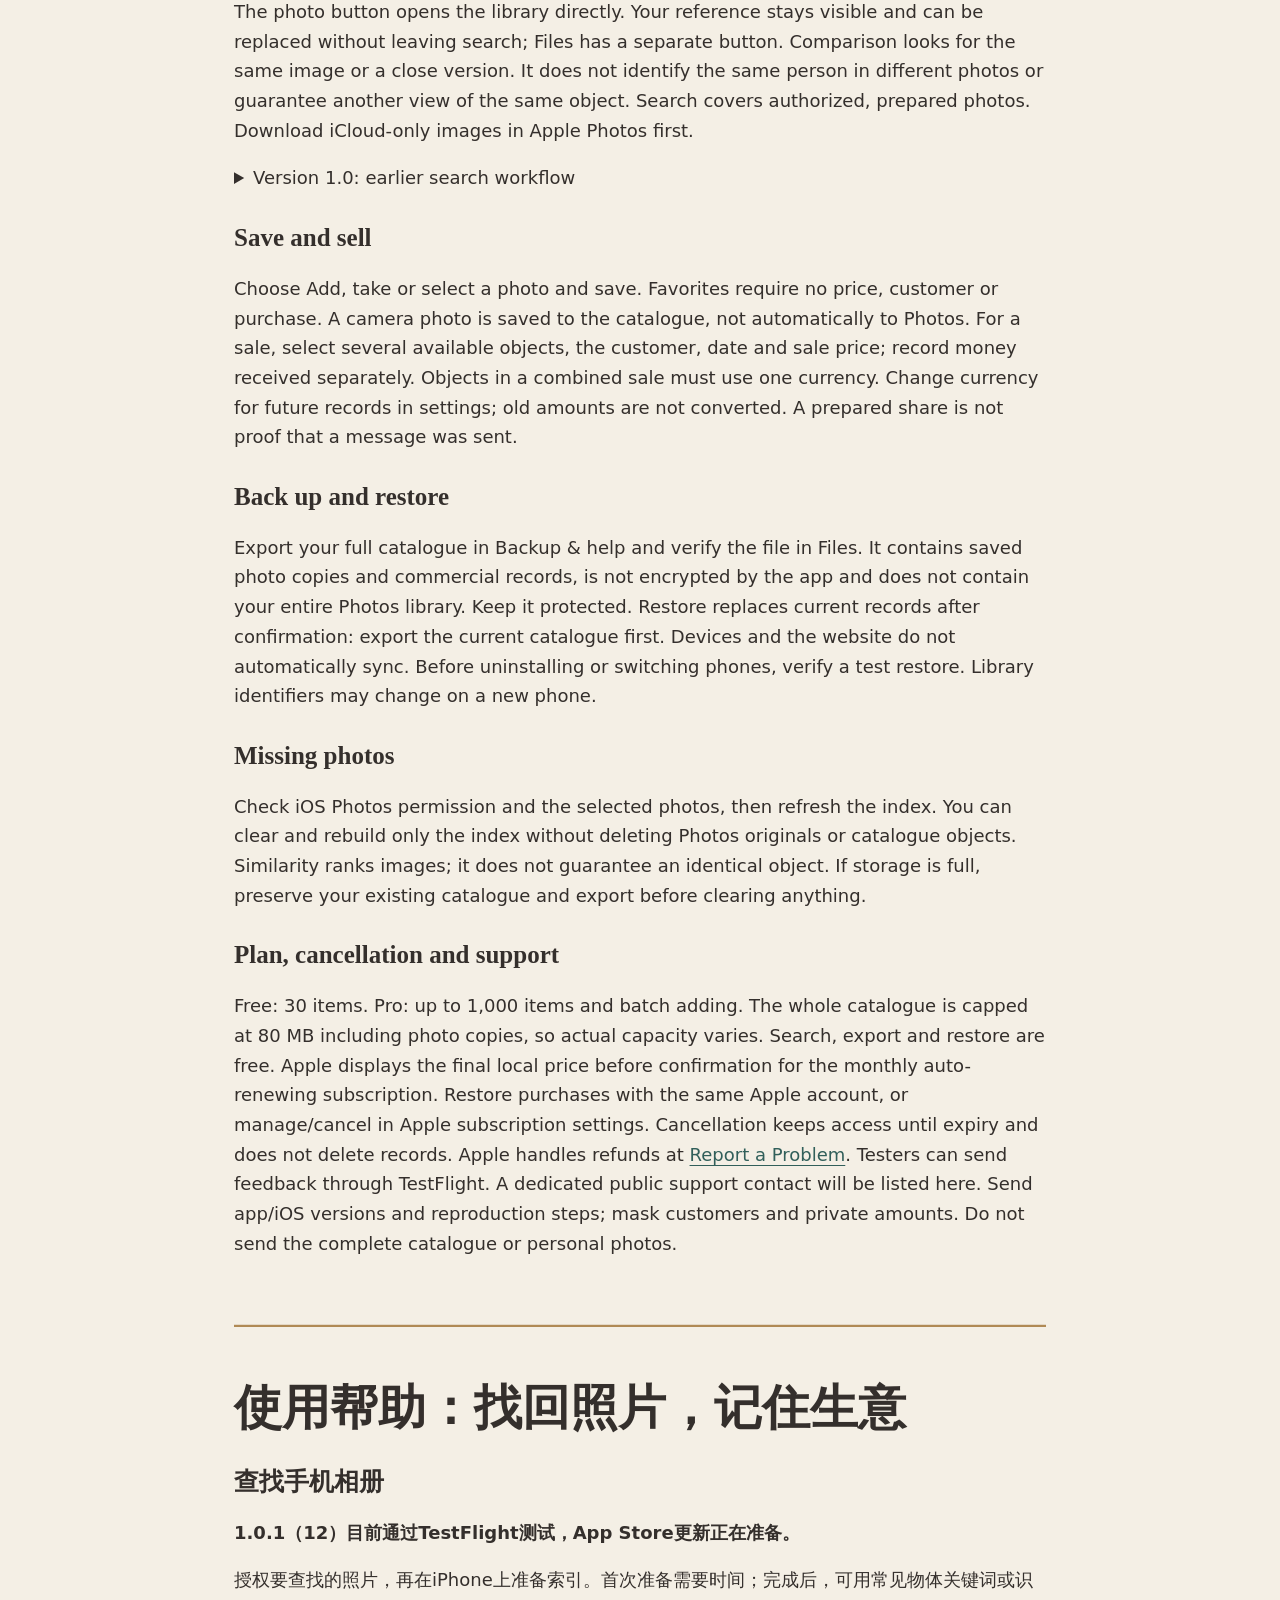
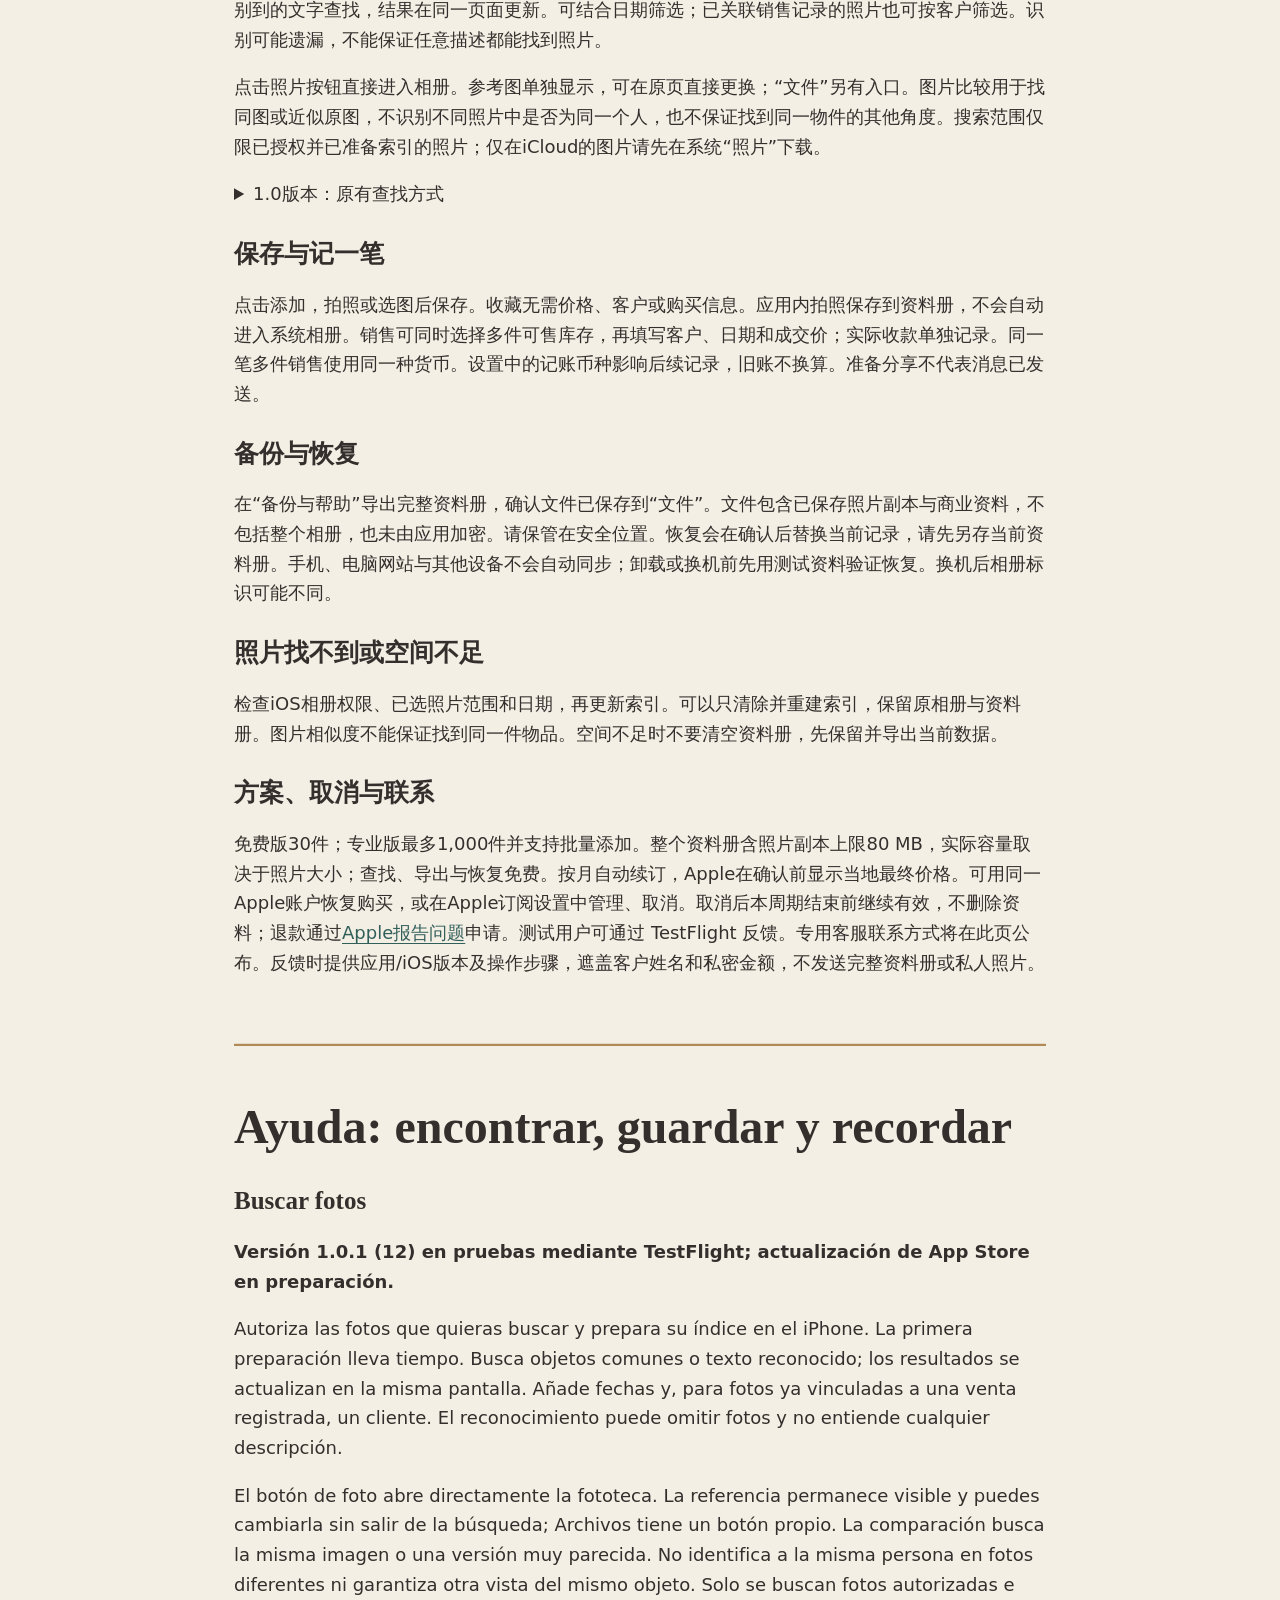
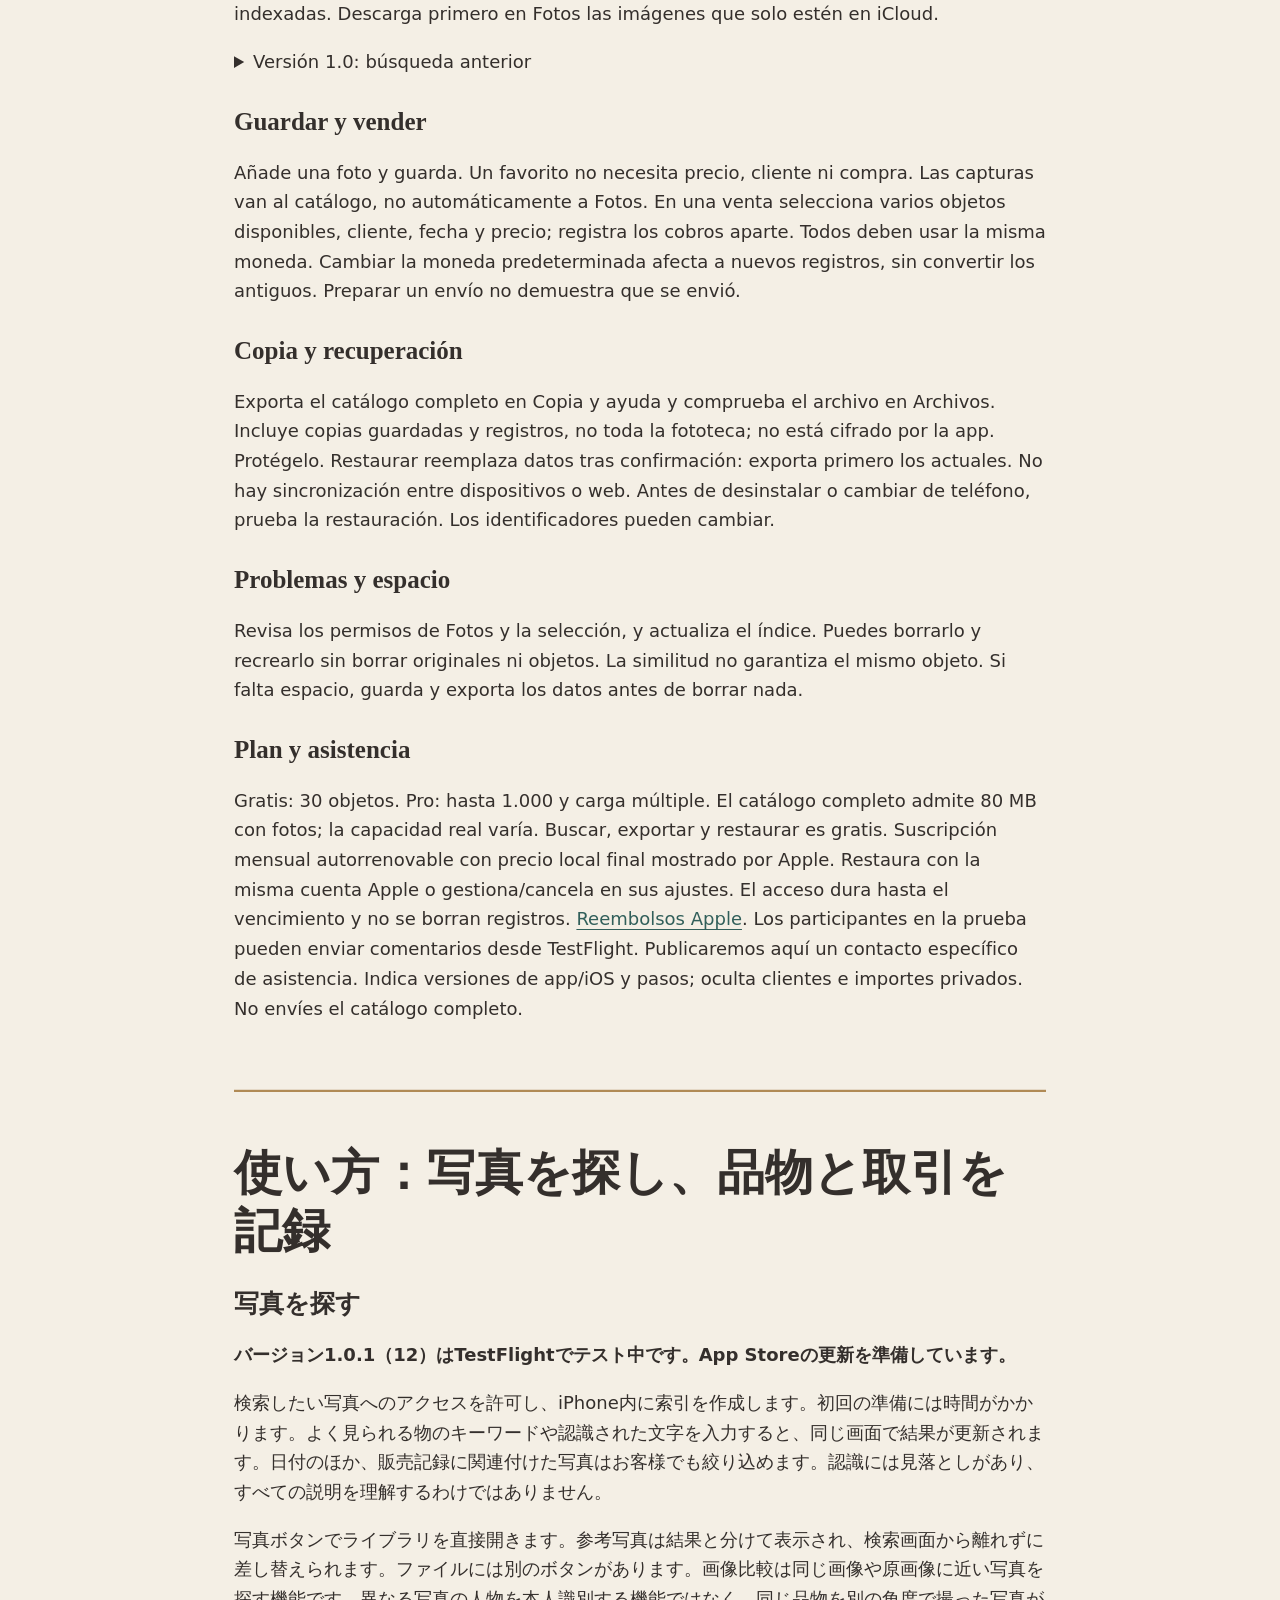
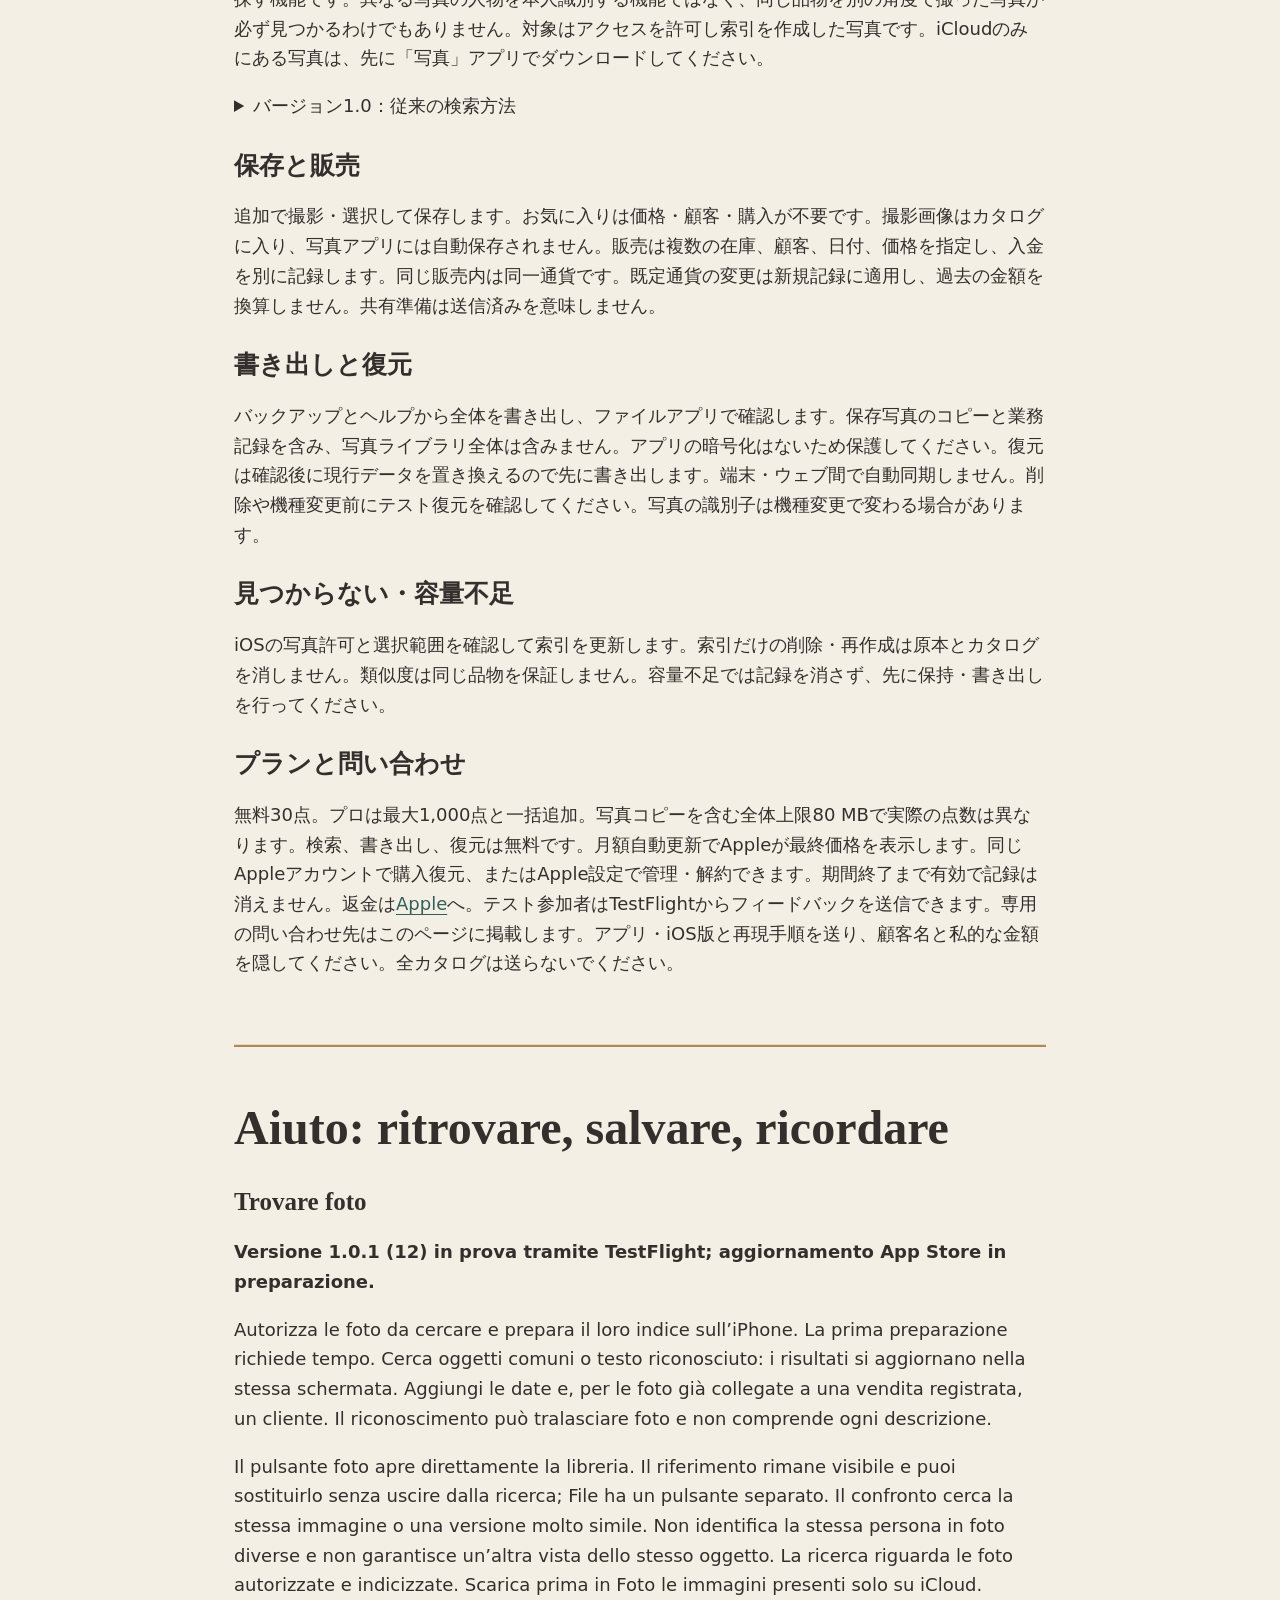
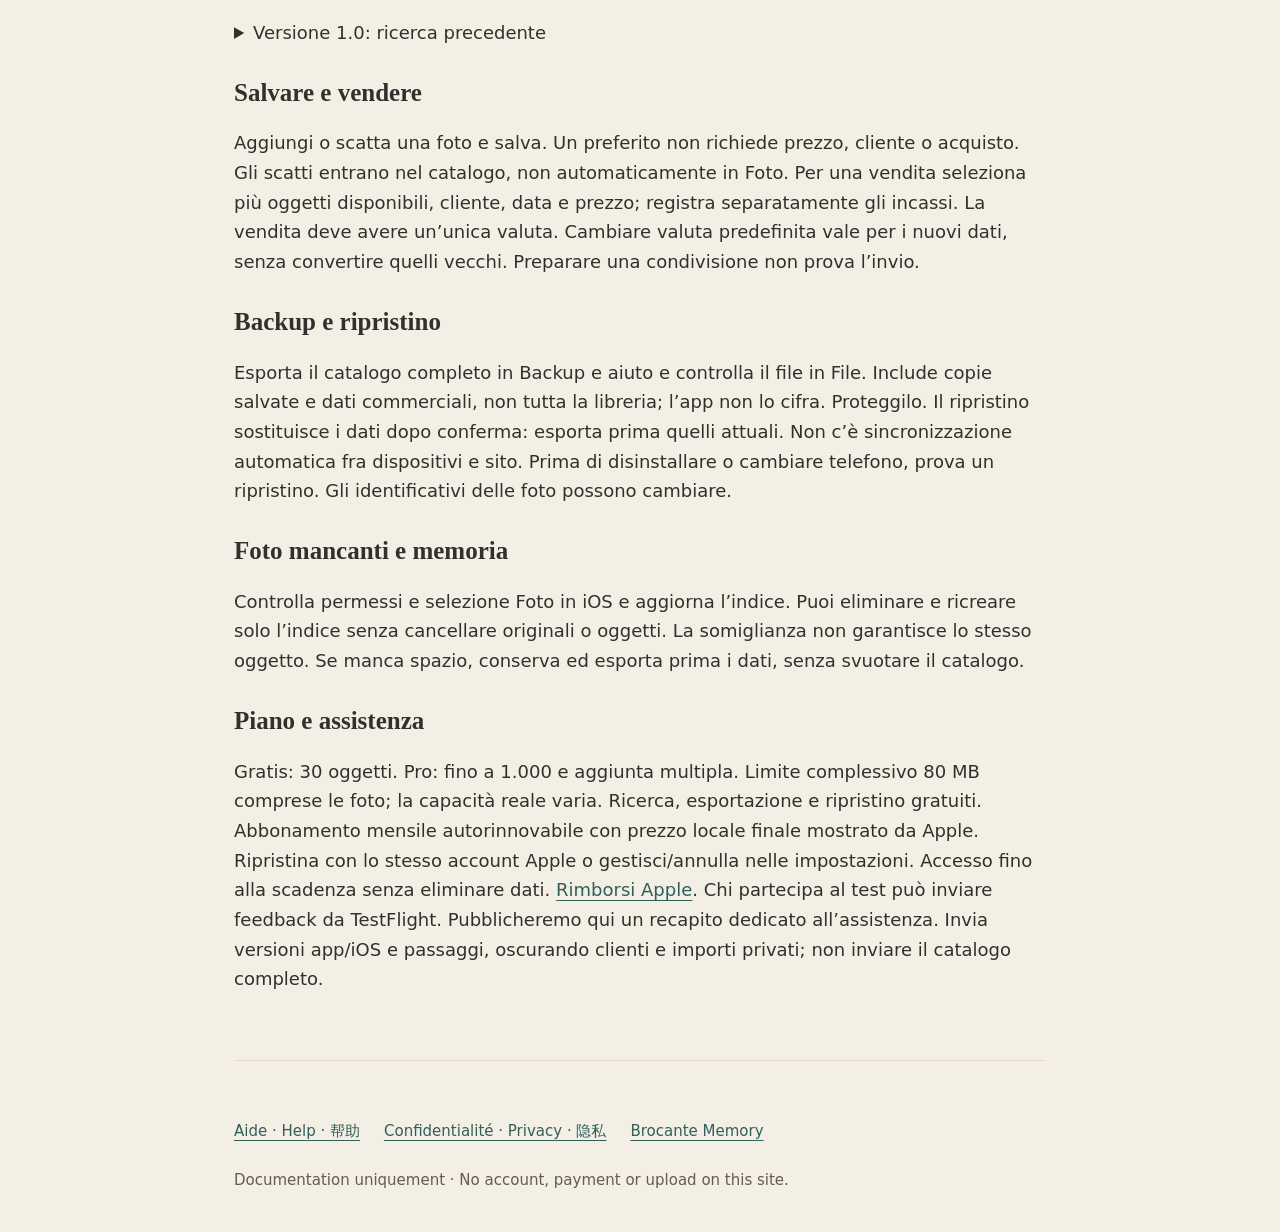
==== commit f4534354: "Remove personal contact address from support pages" ====
--- a/support.html
+++ b/support.html
@@ -5,5 +5,5 @@
 <section><h2>Noter plusieurs objets vendus</h2><p>Dans la vente, sélectionnez les objets disponibles, puis le client, la date et le montant. Distinguez le prix vendu des paiements effectivement reçus. Une préparation de partage ne prouve pas qu’un message a été envoyé.</p></section>
 <section><h2>Sauvegarder avant de changer de téléphone</h2><p>Dans « Sauvegarde &amp; aide », exportez le carnet complet et choisissez un dossier dans Fichiers. Vérifiez que le fichier existe. Il contient les copies de photos enregistrées dans le carnet et les informations commerciales, mais pas tous les originaux de la photothèque. Il n’est pas chiffré par l’application : conservez-le dans un emplacement protégé.</p><p>La restauration remplace le carnet local après confirmation. Gardez d’abord une autre sauvegarde du contenu actuel. Les identifiants de la photothèque ne sont pas nécessairement réutilisables sur un autre appareil. Supprimer l’application peut effacer son carnet local. Il n’y a pas de synchronisation automatique.</p></section>
 <section><h2>Une photo est introuvable ?</h2><p>Vérifiez l’autorisation Photos dans les réglages iOS, l’étendue de la sélection autorisée et la date recherchée. Revenez dans l’application et actualisez l’index. Une image retirée de l’autorisation ne doit plus apparaître dans les résultats. Dans « Photos de mon téléphone », « Supprimer l’index local » efface uniquement les repères de recherche ; les originaux Photos et les objets du carnet sont conservés. Vous pouvez recréer l’index ensuite. La comparaison visuelle aide à trier : elle ne garantit pas de retrouver le même objet.</p></section>
-<section><h2>Contacter l’éditeur</h2><p>Éditeur : PINGYI YANG. Adresse de contact publique : <a href="mailto:yangpingyiart@gmail.com">yangpingyiart@gmail.com</a>.</p><p>Pour signaler un problème, préparez la version d’iOS, la version de l’application et les étapes qui le reproduisent. Masquez les noms de clients et les montants privés dans les captures. N’envoyez ni votre carnet complet ni vos photos personnelles sans nécessité et accord explicite.</p></section>
-<section><h2>Abonnement Apple</h2><p>Gratuit : 30 objets. Pro : jusqu’à 1 000 objets et ajout groupé. Le carnet complet est limité à 80 Mo, photos comprises : le nombre réel d’objets dépend de leur taille. Aucun espace cloud ni synchronisation automatique n’est inclus. Les recherches, l’export et la restauration restent accessibles à tous. Le prix local est affiché par Apple avant confirmation. Facturation mensuelle à renouvellement automatique. Dans « Votre formule », utilisez « Restaurer les achats » avec le même compte Apple, ou « Gérer ou annuler ». Une annulation conserve les droits jusqu’à la fin de la période et ne supprime pas le carnet. Les remboursements sont traités par Apple : <a href="https://reportaproblem.apple.com/">aide pour un achat</a>.</p></section></section><section class="language" id="en" lang="en"><h1>Help — find, save, remember</h1><h2>Find a photo</h2><p><strong>Version 1.0.1 (12) is being tested through TestFlight; the App Store update is being prepared.</strong></p><p>Authorize the photos you want to search, then prepare their index on your iPhone. Initial preparation takes time. Search common-object keywords or recognized text; results update on the same screen. Add dates and, for photos already linked to a recorded sale, a customer. Recognition can miss photos and does not understand every description.</p><p>The photo button opens the library directly. Your reference stays visible and can be replaced without leaving search; Files has a separate button. Comparison looks for the same image or a close version. It does not identify the same person in different photos or guarantee another view of the same object. Search covers authorized, prepared photos. Download iCloud-only images in Apple Photos first.</p><details><summary>Version 1.0: earlier search workflow</summary><p>Open Photos on my phone, authorize a selection and build its local index. Filter by date or filename, or select a JPEG, PNG or WebP reference image to rank visually similar authorized photos. Image-content description search is not implemented. iCloud-only originals are not automatically downloaded. Customer filters require first saving an object and linking a sale; no buyer is inferred from an image.</p></details><h2>Save and sell</h2><p>Choose Add, take or select a photo and save. Favorites require no price, customer or purchase. A camera photo is saved to the catalogue, not automatically to Photos. For a sale, select several available objects, the customer, date and sale price; record money received separately. Objects in a combined sale must use one currency. Change currency for future records in settings; old amounts are not converted. A prepared share is not proof that a message was sent.</p><h2>Back up and restore</h2><p>Export your full catalogue in Backup & help and verify the file in Files. It contains saved photo copies and commercial records, is not encrypted by the app and does not contain your entire Photos library. Keep it protected. Restore replaces current records after confirmation: export the current catalogue first. Devices and the website do not automatically sync. Before uninstalling or switching phones, verify a test restore. Library identifiers may change on a new phone.</p><h2>Missing photos</h2><p>Check iOS Photos permission and the selected photos, then refresh the index. You can clear and rebuild only the index without deleting Photos originals or catalogue objects. Similarity ranks images; it does not guarantee an identical object. If storage is full, preserve your existing catalogue and export before clearing anything.</p><h2>Plan, cancellation and support</h2><p>Free: 30 items. Pro: up to 1,000 items and batch adding. The whole catalogue is capped at 80 MB including photo copies, so actual capacity varies. Search, export and restore are free. Apple displays the final local price before confirmation for the monthly auto-renewing subscription. Restore purchases with the same Apple account, or manage/cancel in Apple subscription settings. Cancellation keeps access until expiry and does not delete records. Apple handles refunds at <a href="https://reportaproblem.apple.com/">Report a Problem</a>. Operator: PINGYI YANG, <a href="mailto:yangpingyiart@gmail.com">yangpingyiart@gmail.com</a>. Send app/iOS versions and reproduction steps; mask customers and private amounts. Do not send the complete catalogue or personal photos.</p></section><section class="language" id="zh" lang="zh"><h1>使用帮助：找回照片，记住生意</h1><h2>查找手机相册</h2><p><strong>1.0.1（12）目前通过TestFlight测试，App Store更新正在准备。</strong></p><p>授权要查找的照片，再在iPhone上准备索引。首次准备需要时间；完成后，可用常见物体关键词或识别到的文字查找，结果在同一页面更新。可结合日期筛选；已关联销售记录的照片也可按客户筛选。识别可能遗漏，不能保证任意描述都能找到照片。</p><p>点击照片按钮直接进入相册。参考图单独显示，可在原页直接更换；“文件”另有入口。图片比较用于找同图或近似原图，不识别不同照片中是否为同一个人，也不保证找到同一物件的其他角度。搜索范围仅限已授权并已准备索引的照片；仅在iCloud的图片请先在系统“照片”下载。</p><details><summary>1.0版本：原有查找方式</summary><p>打开“手机里的照片”，授权选定照片并建立本机索引。可按日期、文件名筛选，或选取JPEG、PNG、WebP参考图，将已授权图片按视觉相似度排序。目前不支持“绿色台灯”等图片内容语义搜索；仅在iCloud的原图不会自动下载。按客户查找需要先保存物件并关联销售，不会从图片推断买家。</p></details><h2>保存与记一笔</h2><p>点击添加，拍照或选图后保存。收藏无需价格、客户或购买信息。应用内拍照保存到资料册，不会自动进入系统相册。销售可同时选择多件可售库存，再填写客户、日期和成交价；实际收款单独记录。同一笔多件销售使用同一种货币。设置中的记账币种影响后续记录，旧账不换算。准备分享不代表消息已发送。</p><h2>备份与恢复</h2><p>在“备份与帮助”导出完整资料册，确认文件已保存到“文件”。文件包含已保存照片副本与商业资料，不包括整个相册，也未由应用加密。请保管在安全位置。恢复会在确认后替换当前记录，请先另存当前资料册。手机、电脑网站与其他设备不会自动同步；卸载或换机前先用测试资料验证恢复。换机后相册标识可能不同。</p><h2>照片找不到或空间不足</h2><p>检查iOS相册权限、已选照片范围和日期，再更新索引。可以只清除并重建索引，保留原相册与资料册。图片相似度不能保证找到同一件物品。空间不足时不要清空资料册，先保留并导出当前数据。</p><h2>方案、取消与联系</h2><p>免费版30件；专业版最多1,000件并支持批量添加。整个资料册含照片副本上限80 MB，实际容量取决于照片大小；查找、导出与恢复免费。按月自动续订，Apple在确认前显示当地最终价格。可用同一Apple账户恢复购买，或在Apple订阅设置中管理、取消。取消后本周期结束前继续有效，不删除资料；退款通过<a href="https://reportaproblem.apple.com/">Apple报告问题</a>申请。运营者PINGYI YANG，邮箱<a href="mailto:yangpingyiart@gmail.com">yangpingyiart@gmail.com</a>。反馈时提供应用/iOS版本及操作步骤，遮盖客户姓名和私密金额，不发送完整资料册或私人照片。</p></section><section class="language" id="es" lang="es"><h1>Ayuda: encontrar, guardar y recordar</h1><h2>Buscar fotos</h2><p><strong>Versión 1.0.1 (12) en pruebas mediante TestFlight; actualización de App Store en preparación.</strong></p><p>Autoriza las fotos que quieras buscar y prepara su índice en el iPhone. La primera preparación lleva tiempo. Busca objetos comunes o texto reconocido; los resultados se actualizan en la misma pantalla. Añade fechas y, para fotos ya vinculadas a una venta registrada, un cliente. El reconocimiento puede omitir fotos y no entiende cualquier descripción.</p><p>El botón de foto abre directamente la fototeca. La referencia permanece visible y puedes cambiarla sin salir de la búsqueda; Archivos tiene un botón propio. La comparación busca la misma imagen o una versión muy parecida. No identifica a la misma persona en fotos diferentes ni garantiza otra vista del mismo objeto. Solo se buscan fotos autorizadas e indexadas. Descarga primero en Fotos las imágenes que solo estén en iCloud.</p><details><summary>Versión 1.0: búsqueda anterior</summary><p>Abre Fotos de mi teléfono, autoriza una selección y crea el índice local. Filtra por fecha o nombre de archivo, o elige una referencia JPEG, PNG o WebP para ordenar por similitud visual. No hay búsqueda semántica por descripción del contenido. No se descargan originales solo en iCloud. El filtro de cliente requiere guardar el objeto y vincular una venta; no adivinamos compradores.</p></details><h2>Guardar y vender</h2><p>Añade una foto y guarda. Un favorito no necesita precio, cliente ni compra. Las capturas van al catálogo, no automáticamente a Fotos. En una venta selecciona varios objetos disponibles, cliente, fecha y precio; registra los cobros aparte. Todos deben usar la misma moneda. Cambiar la moneda predeterminada afecta a nuevos registros, sin convertir los antiguos. Preparar un envío no demuestra que se envió.</p><h2>Copia y recuperación</h2><p>Exporta el catálogo completo en Copia y ayuda y comprueba el archivo en Archivos. Incluye copias guardadas y registros, no toda la fototeca; no está cifrado por la app. Protégelo. Restaurar reemplaza datos tras confirmación: exporta primero los actuales. No hay sincronización entre dispositivos o web. Antes de desinstalar o cambiar de teléfono, prueba la restauración. Los identificadores pueden cambiar.</p><h2>Problemas y espacio</h2><p>Revisa los permisos de Fotos y la selección, y actualiza el índice. Puedes borrarlo y recrearlo sin borrar originales ni objetos. La similitud no garantiza el mismo objeto. Si falta espacio, guarda y exporta los datos antes de borrar nada.</p><h2>Plan y asistencia</h2><p>Gratis: 30 objetos. Pro: hasta 1.000 y carga múltiple. El catálogo completo admite 80 MB con fotos; la capacidad real varía. Buscar, exportar y restaurar es gratis. Suscripción mensual autorrenovable con precio local final mostrado por Apple. Restaura con la misma cuenta Apple o gestiona/cancela en sus ajustes. El acceso dura hasta el vencimiento y no se borran registros. <a href="https://reportaproblem.apple.com/">Reembolsos Apple</a>. Editor PINGYI YANG, <a href="mailto:yangpingyiart@gmail.com">yangpingyiart@gmail.com</a>. Indica versiones de app/iOS y pasos; oculta clientes e importes privados. No envíes el catálogo completo.</p></section><section class="language" id="ja" lang="ja"><h1>使い方：写真を探し、品物と取引を記録</h1><h2>写真を探す</h2><p><strong>バージョン1.0.1（12）はTestFlightでテスト中です。App Storeの更新を準備しています。</strong></p><p>検索したい写真へのアクセスを許可し、iPhone内に索引を作成します。初回の準備には時間がかかります。よく見られる物のキーワードや認識された文字を入力すると、同じ画面で結果が更新されます。日付のほか、販売記録に関連付けた写真はお客様でも絞り込めます。認識には見落としがあり、すべての説明を理解するわけではありません。</p><p>写真ボタンでライブラリを直接開きます。参考写真は結果と分けて表示され、検索画面から離れずに差し替えられます。ファイルには別のボタンがあります。画像比較は同じ画像や原画像に近い写真を探す機能です。異なる写真の人物を本人識別する機能ではなく、同じ品物を別の角度で撮った写真が必ず見つかるわけでもありません。対象はアクセスを許可し索引を作成した写真です。iCloudのみにある写真は、先に「写真」アプリでダウンロードしてください。</p><details><summary>バージョン1.0：従来の検索方法</summary><p>「スマートフォンの写真」で写真を許可し、端末内の索引を作成します。日付・ファイル名で絞り込み、またはJPEG、PNG、WebPの参照画像で類似順に表示できます。画像内容の説明による意味検索は未実装です。iCloudにしかない原本は自動取得しません。顧客検索には品物の保存と販売の関連付けが必要で、購入者を画像から推測しません。</p></details><h2>保存と販売</h2><p>追加で撮影・選択して保存します。お気に入りは価格・顧客・購入が不要です。撮影画像はカタログに入り、写真アプリには自動保存されません。販売は複数の在庫、顧客、日付、価格を指定し、入金を別に記録します。同じ販売内は同一通貨です。既定通貨の変更は新規記録に適用し、過去の金額を換算しません。共有準備は送信済みを意味しません。</p><h2>書き出しと復元</h2><p>バックアップとヘルプから全体を書き出し、ファイルアプリで確認します。保存写真のコピーと業務記録を含み、写真ライブラリ全体は含みません。アプリの暗号化はないため保護してください。復元は確認後に現行データを置き換えるので先に書き出します。端末・ウェブ間で自動同期しません。削除や機種変更前にテスト復元を確認してください。写真の識別子は機種変更で変わる場合があります。</p><h2>見つからない・容量不足</h2><p>iOSの写真許可と選択範囲を確認して索引を更新します。索引だけの削除・再作成は原本とカタログを消しません。類似度は同じ品物を保証しません。容量不足では記録を消さず、先に保持・書き出しを行ってください。</p><h2>プランと問い合わせ</h2><p>無料30点。プロは最大1,000点と一括追加。写真コピーを含む全体上限80 MBで実際の点数は異なります。検索、書き出し、復元は無料です。月額自動更新でAppleが最終価格を表示します。同じAppleアカウントで購入復元、またはApple設定で管理・解約できます。期間終了まで有効で記録は消えません。返金は<a href="https://reportaproblem.apple.com/">Apple</a>へ。運営PINGYI YANG、<a href="mailto:yangpingyiart@gmail.com">yangpingyiart@gmail.com</a>。アプリ・iOS版と再現手順を送り、顧客名と私的な金額を隠してください。全カタログは送らないでください。</p></section><section class="language" id="it" lang="it"><h1>Aiuto: ritrovare, salvare, ricordare</h1><h2>Trovare foto</h2><p><strong>Versione 1.0.1 (12) in prova tramite TestFlight; aggiornamento App Store in preparazione.</strong></p><p>Autorizza le foto da cercare e prepara il loro indice sull’iPhone. La prima preparazione richiede tempo. Cerca oggetti comuni o testo riconosciuto: i risultati si aggiornano nella stessa schermata. Aggiungi le date e, per le foto già collegate a una vendita registrata, un cliente. Il riconoscimento può tralasciare foto e non comprende ogni descrizione.</p><p>Il pulsante foto apre direttamente la libreria. Il riferimento rimane visibile e puoi sostituirlo senza uscire dalla ricerca; File ha un pulsante separato. Il confronto cerca la stessa immagine o una versione molto simile. Non identifica la stessa persona in foto diverse e non garantisce un’altra vista dello stesso oggetto. La ricerca riguarda le foto autorizzate e indicizzate. Scarica prima in Foto le immagini presenti solo su iCloud.</p><details><summary>Versione 1.0: ricerca precedente</summary><p>Apri Foto del mio telefono, autorizza una selezione e crea l’indice locale. Filtra per data o nome del file, oppure scegli un riferimento JPEG, PNG o WebP per ordinare le foto per somiglianza. Non c’è ricerca semantica del contenuto. Gli originali solo su iCloud non si scaricano automaticamente. Il filtro cliente richiede un oggetto salvato collegato a una vendita; non si deduce l’acquirente dalla foto.</p></details><h2>Salvare e vendere</h2><p>Aggiungi o scatta una foto e salva. Un preferito non richiede prezzo, cliente o acquisto. Gli scatti entrano nel catalogo, non automaticamente in Foto. Per una vendita seleziona più oggetti disponibili, cliente, data e prezzo; registra separatamente gli incassi. La vendita deve avere un’unica valuta. Cambiare valuta predefinita vale per i nuovi dati, senza convertire quelli vecchi. Preparare una condivisione non prova l’invio.</p><h2>Backup e ripristino</h2><p>Esporta il catalogo completo in Backup e aiuto e controlla il file in File. Include copie salvate e dati commerciali, non tutta la libreria; l’app non lo cifra. Proteggilo. Il ripristino sostituisce i dati dopo conferma: esporta prima quelli attuali. Non c’è sincronizzazione automatica fra dispositivi e sito. Prima di disinstallare o cambiare telefono, prova un ripristino. Gli identificativi delle foto possono cambiare.</p><h2>Foto mancanti e memoria</h2><p>Controlla permessi e selezione Foto in iOS e aggiorna l’indice. Puoi eliminare e ricreare solo l’indice senza cancellare originali o oggetti. La somiglianza non garantisce lo stesso oggetto. Se manca spazio, conserva ed esporta prima i dati, senza svuotare il catalogo.</p><h2>Piano e assistenza</h2><p>Gratis: 30 oggetti. Pro: fino a 1.000 e aggiunta multipla. Limite complessivo 80 MB comprese le foto; la capacità reale varia. Ricerca, esportazione e ripristino gratuiti. Abbonamento mensile autorinnovabile con prezzo locale finale mostrato da Apple. Ripristina con lo stesso account Apple o gestisci/annulla nelle impostazioni. Accesso fino alla scadenza senza eliminare dati. <a href="https://reportaproblem.apple.com/">Rimborsi Apple</a>. Editore PINGYI YANG, <a href="mailto:yangpingyiart@gmail.com">yangpingyiart@gmail.com</a>. Invia versioni app/iOS e passaggi, oscurando clienti e importi privati; non inviare il catalogo completo.</p></section></main><footer><nav><a href="./support.html">Aide · Help · 帮助</a><a href="./privacy.html">Confidentialité · Privacy · 隐私</a><a href="./index.html">Brocante Memory</a></nav><p>Documentation uniquement · No account, payment or upload on this site.</p></footer></body></html>
+<section><h2>Contacter l’éditeur</h2><p>Les testeurs peuvent envoyer leurs retours depuis TestFlight. Un contact public dédié sera indiqué ici.</p><p>Pour signaler un problème, préparez la version d’iOS, la version de l’application et les étapes qui le reproduisent. Masquez les noms de clients et les montants privés dans les captures. N’envoyez ni votre carnet complet ni vos photos personnelles sans nécessité et accord explicite.</p></section>
+<section><h2>Abonnement Apple</h2><p>Gratuit : 30 objets. Pro : jusqu’à 1 000 objets et ajout groupé. Le carnet complet est limité à 80 Mo, photos comprises : le nombre réel d’objets dépend de leur taille. Aucun espace cloud ni synchronisation automatique n’est inclus. Les recherches, l’export et la restauration restent accessibles à tous. Le prix local est affiché par Apple avant confirmation. Facturation mensuelle à renouvellement automatique. Dans « Votre formule », utilisez « Restaurer les achats » avec le même compte Apple, ou « Gérer ou annuler ». Une annulation conserve les droits jusqu’à la fin de la période et ne supprime pas le carnet. Les remboursements sont traités par Apple : <a href="https://reportaproblem.apple.com/">aide pour un achat</a>.</p></section></section><section class="language" id="en" lang="en"><h1>Help — find, save, remember</h1><h2>Find a photo</h2><p><strong>Version 1.0.1 (12) is being tested through TestFlight; the App Store update is being prepared.</strong></p><p>Authorize the photos you want to search, then prepare their index on your iPhone. Initial preparation takes time. Search common-object keywords or recognized text; results update on the same screen. Add dates and, for photos already linked to a recorded sale, a customer. Recognition can miss photos and does not understand every description.</p><p>The photo button opens the library directly. Your reference stays visible and can be replaced without leaving search; Files has a separate button. Comparison looks for the same image or a close version. It does not identify the same person in different photos or guarantee another view of the same object. Search covers authorized, prepared photos. Download iCloud-only images in Apple Photos first.</p><details><summary>Version 1.0: earlier search workflow</summary><p>Open Photos on my phone, authorize a selection and build its local index. Filter by date or filename, or select a JPEG, PNG or WebP reference image to rank visually similar authorized photos. Image-content description search is not implemented. iCloud-only originals are not automatically downloaded. Customer filters require first saving an object and linking a sale; no buyer is inferred from an image.</p></details><h2>Save and sell</h2><p>Choose Add, take or select a photo and save. Favorites require no price, customer or purchase. A camera photo is saved to the catalogue, not automatically to Photos. For a sale, select several available objects, the customer, date and sale price; record money received separately. Objects in a combined sale must use one currency. Change currency for future records in settings; old amounts are not converted. A prepared share is not proof that a message was sent.</p><h2>Back up and restore</h2><p>Export your full catalogue in Backup & help and verify the file in Files. It contains saved photo copies and commercial records, is not encrypted by the app and does not contain your entire Photos library. Keep it protected. Restore replaces current records after confirmation: export the current catalogue first. Devices and the website do not automatically sync. Before uninstalling or switching phones, verify a test restore. Library identifiers may change on a new phone.</p><h2>Missing photos</h2><p>Check iOS Photos permission and the selected photos, then refresh the index. You can clear and rebuild only the index without deleting Photos originals or catalogue objects. Similarity ranks images; it does not guarantee an identical object. If storage is full, preserve your existing catalogue and export before clearing anything.</p><h2>Plan, cancellation and support</h2><p>Free: 30 items. Pro: up to 1,000 items and batch adding. The whole catalogue is capped at 80 MB including photo copies, so actual capacity varies. Search, export and restore are free. Apple displays the final local price before confirmation for the monthly auto-renewing subscription. Restore purchases with the same Apple account, or manage/cancel in Apple subscription settings. Cancellation keeps access until expiry and does not delete records. Apple handles refunds at <a href="https://reportaproblem.apple.com/">Report a Problem</a>. Testers can send feedback through TestFlight. A dedicated public support contact will be listed here. Send app/iOS versions and reproduction steps; mask customers and private amounts. Do not send the complete catalogue or personal photos.</p></section><section class="language" id="zh" lang="zh"><h1>使用帮助：找回照片，记住生意</h1><h2>查找手机相册</h2><p><strong>1.0.1（12）目前通过TestFlight测试，App Store更新正在准备。</strong></p><p>授权要查找的照片，再在iPhone上准备索引。首次准备需要时间；完成后，可用常见物体关键词或识别到的文字查找，结果在同一页面更新。可结合日期筛选；已关联销售记录的照片也可按客户筛选。识别可能遗漏，不能保证任意描述都能找到照片。</p><p>点击照片按钮直接进入相册。参考图单独显示，可在原页直接更换；“文件”另有入口。图片比较用于找同图或近似原图，不识别不同照片中是否为同一个人，也不保证找到同一物件的其他角度。搜索范围仅限已授权并已准备索引的照片；仅在iCloud的图片请先在系统“照片”下载。</p><details><summary>1.0版本：原有查找方式</summary><p>打开“手机里的照片”，授权选定照片并建立本机索引。可按日期、文件名筛选，或选取JPEG、PNG、WebP参考图，将已授权图片按视觉相似度排序。目前不支持“绿色台灯”等图片内容语义搜索；仅在iCloud的原图不会自动下载。按客户查找需要先保存物件并关联销售，不会从图片推断买家。</p></details><h2>保存与记一笔</h2><p>点击添加，拍照或选图后保存。收藏无需价格、客户或购买信息。应用内拍照保存到资料册，不会自动进入系统相册。销售可同时选择多件可售库存，再填写客户、日期和成交价；实际收款单独记录。同一笔多件销售使用同一种货币。设置中的记账币种影响后续记录，旧账不换算。准备分享不代表消息已发送。</p><h2>备份与恢复</h2><p>在“备份与帮助”导出完整资料册，确认文件已保存到“文件”。文件包含已保存照片副本与商业资料，不包括整个相册，也未由应用加密。请保管在安全位置。恢复会在确认后替换当前记录，请先另存当前资料册。手机、电脑网站与其他设备不会自动同步；卸载或换机前先用测试资料验证恢复。换机后相册标识可能不同。</p><h2>照片找不到或空间不足</h2><p>检查iOS相册权限、已选照片范围和日期，再更新索引。可以只清除并重建索引，保留原相册与资料册。图片相似度不能保证找到同一件物品。空间不足时不要清空资料册，先保留并导出当前数据。</p><h2>方案、取消与联系</h2><p>免费版30件；专业版最多1,000件并支持批量添加。整个资料册含照片副本上限80 MB，实际容量取决于照片大小；查找、导出与恢复免费。按月自动续订，Apple在确认前显示当地最终价格。可用同一Apple账户恢复购买，或在Apple订阅设置中管理、取消。取消后本周期结束前继续有效，不删除资料；退款通过<a href="https://reportaproblem.apple.com/">Apple报告问题</a>申请。测试用户可通过 TestFlight 反馈。专用客服联系方式将在此页公布。反馈时提供应用/iOS版本及操作步骤，遮盖客户姓名和私密金额，不发送完整资料册或私人照片。</p></section><section class="language" id="es" lang="es"><h1>Ayuda: encontrar, guardar y recordar</h1><h2>Buscar fotos</h2><p><strong>Versión 1.0.1 (12) en pruebas mediante TestFlight; actualización de App Store en preparación.</strong></p><p>Autoriza las fotos que quieras buscar y prepara su índice en el iPhone. La primera preparación lleva tiempo. Busca objetos comunes o texto reconocido; los resultados se actualizan en la misma pantalla. Añade fechas y, para fotos ya vinculadas a una venta registrada, un cliente. El reconocimiento puede omitir fotos y no entiende cualquier descripción.</p><p>El botón de foto abre directamente la fototeca. La referencia permanece visible y puedes cambiarla sin salir de la búsqueda; Archivos tiene un botón propio. La comparación busca la misma imagen o una versión muy parecida. No identifica a la misma persona en fotos diferentes ni garantiza otra vista del mismo objeto. Solo se buscan fotos autorizadas e indexadas. Descarga primero en Fotos las imágenes que solo estén en iCloud.</p><details><summary>Versión 1.0: búsqueda anterior</summary><p>Abre Fotos de mi teléfono, autoriza una selección y crea el índice local. Filtra por fecha o nombre de archivo, o elige una referencia JPEG, PNG o WebP para ordenar por similitud visual. No hay búsqueda semántica por descripción del contenido. No se descargan originales solo en iCloud. El filtro de cliente requiere guardar el objeto y vincular una venta; no adivinamos compradores.</p></details><h2>Guardar y vender</h2><p>Añade una foto y guarda. Un favorito no necesita precio, cliente ni compra. Las capturas van al catálogo, no automáticamente a Fotos. En una venta selecciona varios objetos disponibles, cliente, fecha y precio; registra los cobros aparte. Todos deben usar la misma moneda. Cambiar la moneda predeterminada afecta a nuevos registros, sin convertir los antiguos. Preparar un envío no demuestra que se envió.</p><h2>Copia y recuperación</h2><p>Exporta el catálogo completo en Copia y ayuda y comprueba el archivo en Archivos. Incluye copias guardadas y registros, no toda la fototeca; no está cifrado por la app. Protégelo. Restaurar reemplaza datos tras confirmación: exporta primero los actuales. No hay sincronización entre dispositivos o web. Antes de desinstalar o cambiar de teléfono, prueba la restauración. Los identificadores pueden cambiar.</p><h2>Problemas y espacio</h2><p>Revisa los permisos de Fotos y la selección, y actualiza el índice. Puedes borrarlo y recrearlo sin borrar originales ni objetos. La similitud no garantiza el mismo objeto. Si falta espacio, guarda y exporta los datos antes de borrar nada.</p><h2>Plan y asistencia</h2><p>Gratis: 30 objetos. Pro: hasta 1.000 y carga múltiple. El catálogo completo admite 80 MB con fotos; la capacidad real varía. Buscar, exportar y restaurar es gratis. Suscripción mensual autorrenovable con precio local final mostrado por Apple. Restaura con la misma cuenta Apple o gestiona/cancela en sus ajustes. El acceso dura hasta el vencimiento y no se borran registros. <a href="https://reportaproblem.apple.com/">Reembolsos Apple</a>. Los participantes en la prueba pueden enviar comentarios desde TestFlight. Publicaremos aquí un contacto específico de asistencia. Indica versiones de app/iOS y pasos; oculta clientes e importes privados. No envíes el catálogo completo.</p></section><section class="language" id="ja" lang="ja"><h1>使い方：写真を探し、品物と取引を記録</h1><h2>写真を探す</h2><p><strong>バージョン1.0.1（12）はTestFlightでテスト中です。App Storeの更新を準備しています。</strong></p><p>検索したい写真へのアクセスを許可し、iPhone内に索引を作成します。初回の準備には時間がかかります。よく見られる物のキーワードや認識された文字を入力すると、同じ画面で結果が更新されます。日付のほか、販売記録に関連付けた写真はお客様でも絞り込めます。認識には見落としがあり、すべての説明を理解するわけではありません。</p><p>写真ボタンでライブラリを直接開きます。参考写真は結果と分けて表示され、検索画面から離れずに差し替えられます。ファイルには別のボタンがあります。画像比較は同じ画像や原画像に近い写真を探す機能です。異なる写真の人物を本人識別する機能ではなく、同じ品物を別の角度で撮った写真が必ず見つかるわけでもありません。対象はアクセスを許可し索引を作成した写真です。iCloudのみにある写真は、先に「写真」アプリでダウンロードしてください。</p><details><summary>バージョン1.0：従来の検索方法</summary><p>「スマートフォンの写真」で写真を許可し、端末内の索引を作成します。日付・ファイル名で絞り込み、またはJPEG、PNG、WebPの参照画像で類似順に表示できます。画像内容の説明による意味検索は未実装です。iCloudにしかない原本は自動取得しません。顧客検索には品物の保存と販売の関連付けが必要で、購入者を画像から推測しません。</p></details><h2>保存と販売</h2><p>追加で撮影・選択して保存します。お気に入りは価格・顧客・購入が不要です。撮影画像はカタログに入り、写真アプリには自動保存されません。販売は複数の在庫、顧客、日付、価格を指定し、入金を別に記録します。同じ販売内は同一通貨です。既定通貨の変更は新規記録に適用し、過去の金額を換算しません。共有準備は送信済みを意味しません。</p><h2>書き出しと復元</h2><p>バックアップとヘルプから全体を書き出し、ファイルアプリで確認します。保存写真のコピーと業務記録を含み、写真ライブラリ全体は含みません。アプリの暗号化はないため保護してください。復元は確認後に現行データを置き換えるので先に書き出します。端末・ウェブ間で自動同期しません。削除や機種変更前にテスト復元を確認してください。写真の識別子は機種変更で変わる場合があります。</p><h2>見つからない・容量不足</h2><p>iOSの写真許可と選択範囲を確認して索引を更新します。索引だけの削除・再作成は原本とカタログを消しません。類似度は同じ品物を保証しません。容量不足では記録を消さず、先に保持・書き出しを行ってください。</p><h2>プランと問い合わせ</h2><p>無料30点。プロは最大1,000点と一括追加。写真コピーを含む全体上限80 MBで実際の点数は異なります。検索、書き出し、復元は無料です。月額自動更新でAppleが最終価格を表示します。同じAppleアカウントで購入復元、またはApple設定で管理・解約できます。期間終了まで有効で記録は消えません。返金は<a href="https://reportaproblem.apple.com/">Apple</a>へ。テスト参加者はTestFlightからフィードバックを送信できます。専用の問い合わせ先はこのページに掲載します。アプリ・iOS版と再現手順を送り、顧客名と私的な金額を隠してください。全カタログは送らないでください。</p></section><section class="language" id="it" lang="it"><h1>Aiuto: ritrovare, salvare, ricordare</h1><h2>Trovare foto</h2><p><strong>Versione 1.0.1 (12) in prova tramite TestFlight; aggiornamento App Store in preparazione.</strong></p><p>Autorizza le foto da cercare e prepara il loro indice sull’iPhone. La prima preparazione richiede tempo. Cerca oggetti comuni o testo riconosciuto: i risultati si aggiornano nella stessa schermata. Aggiungi le date e, per le foto già collegate a una vendita registrata, un cliente. Il riconoscimento può tralasciare foto e non comprende ogni descrizione.</p><p>Il pulsante foto apre direttamente la libreria. Il riferimento rimane visibile e puoi sostituirlo senza uscire dalla ricerca; File ha un pulsante separato. Il confronto cerca la stessa immagine o una versione molto simile. Non identifica la stessa persona in foto diverse e non garantisce un’altra vista dello stesso oggetto. La ricerca riguarda le foto autorizzate e indicizzate. Scarica prima in Foto le immagini presenti solo su iCloud.</p><details><summary>Versione 1.0: ricerca precedente</summary><p>Apri Foto del mio telefono, autorizza una selezione e crea l’indice locale. Filtra per data o nome del file, oppure scegli un riferimento JPEG, PNG o WebP per ordinare le foto per somiglianza. Non c’è ricerca semantica del contenuto. Gli originali solo su iCloud non si scaricano automaticamente. Il filtro cliente richiede un oggetto salvato collegato a una vendita; non si deduce l’acquirente dalla foto.</p></details><h2>Salvare e vendere</h2><p>Aggiungi o scatta una foto e salva. Un preferito non richiede prezzo, cliente o acquisto. Gli scatti entrano nel catalogo, non automaticamente in Foto. Per una vendita seleziona più oggetti disponibili, cliente, data e prezzo; registra separatamente gli incassi. La vendita deve avere un’unica valuta. Cambiare valuta predefinita vale per i nuovi dati, senza convertire quelli vecchi. Preparare una condivisione non prova l’invio.</p><h2>Backup e ripristino</h2><p>Esporta il catalogo completo in Backup e aiuto e controlla il file in File. Include copie salvate e dati commerciali, non tutta la libreria; l’app non lo cifra. Proteggilo. Il ripristino sostituisce i dati dopo conferma: esporta prima quelli attuali. Non c’è sincronizzazione automatica fra dispositivi e sito. Prima di disinstallare o cambiare telefono, prova un ripristino. Gli identificativi delle foto possono cambiare.</p><h2>Foto mancanti e memoria</h2><p>Controlla permessi e selezione Foto in iOS e aggiorna l’indice. Puoi eliminare e ricreare solo l’indice senza cancellare originali o oggetti. La somiglianza non garantisce lo stesso oggetto. Se manca spazio, conserva ed esporta prima i dati, senza svuotare il catalogo.</p><h2>Piano e assistenza</h2><p>Gratis: 30 oggetti. Pro: fino a 1.000 e aggiunta multipla. Limite complessivo 80 MB comprese le foto; la capacità reale varia. Ricerca, esportazione e ripristino gratuiti. Abbonamento mensile autorinnovabile con prezzo locale finale mostrato da Apple. Ripristina con lo stesso account Apple o gestisci/annulla nelle impostazioni. Accesso fino alla scadenza senza eliminare dati. <a href="https://reportaproblem.apple.com/">Rimborsi Apple</a>. Chi partecipa al test può inviare feedback da TestFlight. Pubblicheremo qui un recapito dedicato all’assistenza. Invia versioni app/iOS e passaggi, oscurando clienti e importi privati; non inviare il catalogo completo.</p></section></main><footer><nav><a href="./support.html">Aide · Help · 帮助</a><a href="./privacy.html">Confidentialité · Privacy · 隐私</a><a href="./index.html">Brocante Memory</a></nav><p>Documentation uniquement · No account, payment or upload on this site.</p></footer></body></html>
